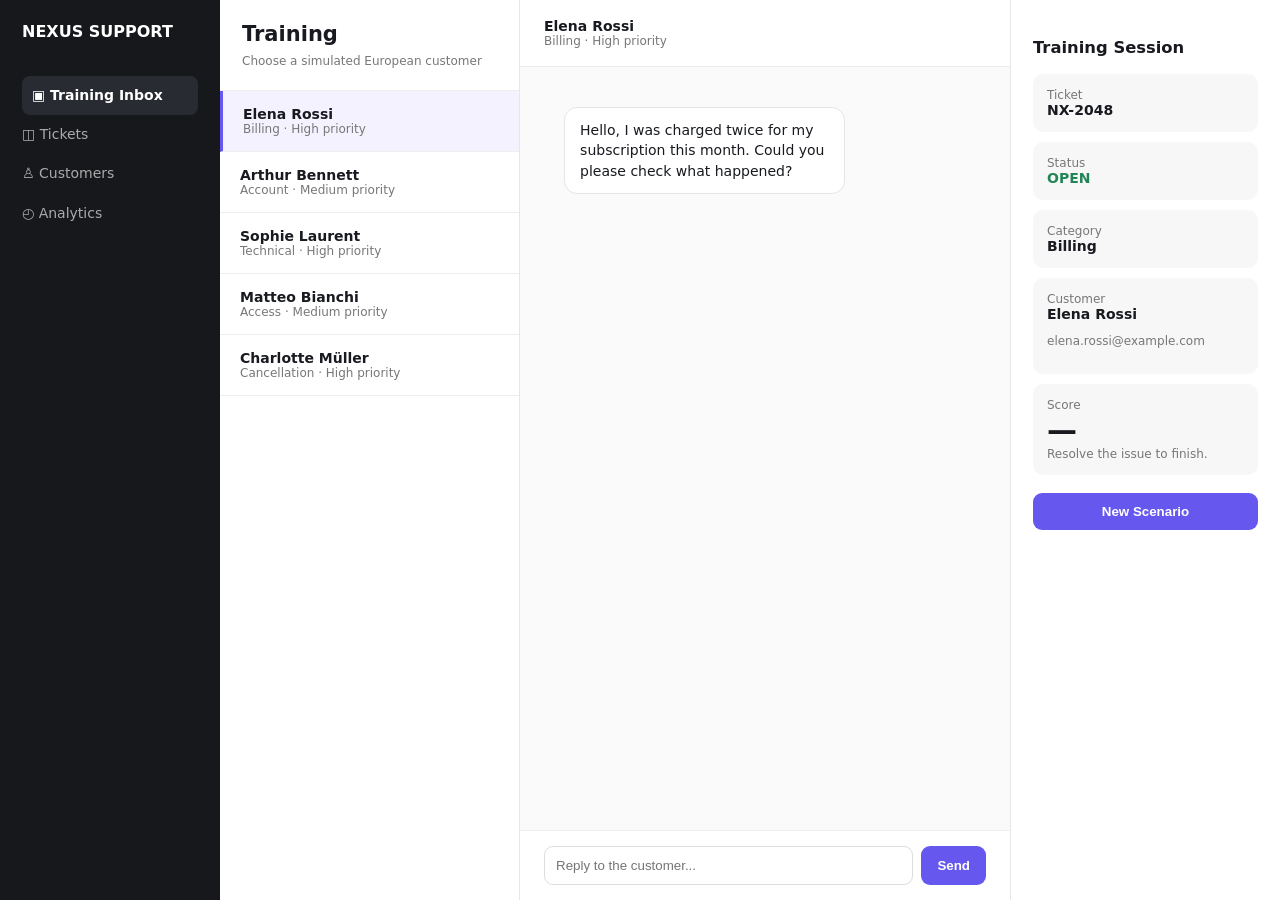
==== pages/customer-support.html @ b2671806 "fix: publish support training under Pages structure" ====
<!doctype html><html lang="en"><head><meta charset="utf-8"><meta name="viewport" content="width=device-width,initial-scale=1"><title>Nexus Support Training</title><style>body{margin:0;background:#f5f6f8;color:#181a1f;font:14px Inter,system-ui,sans-serif}.app{display:grid;grid-template-columns:220px 300px 1fr 270px;height:100vh}.side{background:#17181c;color:#fff;padding:22px}.brand{font-weight:800;font-size:16px;margin-bottom:35px}.nav{color:#aaa;line-height:2.8}.nav b{display:block;background:#292b32;color:#fff;border-radius:8px;padding:0 10px}.inbox,.details,.chat{background:#fff}.inbox{border-right:1px solid #e5e6e9}.head{padding:22px;border-bottom:1px solid #eee}.head h2{margin:0 0 8px}.scenario{padding:15px 20px;border-bottom:1px solid #eee;cursor:pointer}.scenario.active{background:#f5f2ff;border-left:3px solid #6658ef}.muted{color:#777;font-size:12px}.chat{display:flex;flex-direction:column;background:#fafafa}.chathead{background:#fff;padding:18px 24px;border-bottom:1px solid #eee}.messages{flex:1;overflow:auto;padding:28px 9%}.msg{max-width:70%;margin:12px 0}.msg.customer{margin-right:auto}.msg.agent{margin-left:auto;text-align:right}.bubble{display:inline-block;padding:12px 15px;border-radius:13px;background:#fff;border:1px solid #e5e5e8;text-align:left;line-height:1.45}.agent .bubble{background:#6658ef;color:#fff;border-color:#6658ef}.composer{padding:15px 24px;background:#fff;border-top:1px solid #eee;display:flex;gap:8px}.composer input{flex:1;border:1px solid #ddd;border-radius:9px;padding:11px}.composer button,.start{border:0;background:#6658ef;color:#fff;border-radius:9px;padding:11px 16px;font-weight:700;cursor:pointer}.details{border-left:1px solid #e5e6e9;padding:22px}.card{background:#f7f7f8;border-radius:10px;padding:14px;margin:10px 0}.score{font-size:30px;font-weight:800}.status{color:#228557}.start{width:100%;margin-top:8px}@media(max-width:900px){.app{grid-template-columns:70px 260px 1fr}.details{display:none}.side{padding:20px 8px}.brand{font-size:0}.nav{font-size:0}}@media(max-width:650px){.app{grid-template-columns:1fr}.side,.inbox{display:none}.messages{padding:20px}.msg{max-width:88%}}</style></head><body><div class="app"><aside class="side"><div class="brand">NEXUS SUPPORT</div><div class="nav"><b>▣ Training Inbox</b><div>◫ Tickets</div><div>♙ Customers</div><div>◴ Analytics</div></div></aside><section class="inbox"><div class="head"><h2>Training</h2><div class="muted">Choose a simulated European customer</div></div><div id="scenarios"></div></section><main class="chat"><header class="chathead"><b id="name">Elena Rossi</b><div class="muted" id="issue">Billing · High priority</div></header><div class="messages" id="messages"></div><form class="composer" id="form"><input id="input" autocomplete="off" placeholder="Reply to the customer..."><button>Send</button></form></main><aside class="details"><h3>Training Session</h3><div class="card"><div class="muted">Ticket</div><b id="ticket">NX-2048</b></div><div class="card"><div class="muted">Status</div><b class="status" id="status">OPEN</b></div><div class="card"><div class="muted">Category</div><b id="category">Billing</b></div><div class="card"><div class="muted">Customer</div><b id="customer">Elena Rossi</b><p class="muted" id="email">elena.rossi@example.com</p></div><div class="card"><div class="muted">Score</div><div class="score" id="score">—</div><div class="muted">Resolve the issue to finish.</div></div><button class="start" id="new">New Scenario</button></aside></div><script>const scenarios=[{name:'Elena Rossi',email:'elena.rossi@example.com',issue:'Billing · High priority',ticket:'NX-2048',category:'Billing',opening:'Hello, I was charged twice for my subscription this month. Could you please check what happened?',keywords:['refund','duplicate','charged','charge','billing'],success:'Thank you. I can see the duplicate charge has been addressed. I appreciate your help.'},{name:'Arthur Bennett',email:'arthur.bennett@example.com',issue:'Account · Medium priority',ticket:'NX-2049',category:'Account',opening:'Hi, I need to change the company address on our account. Where can I do that?',keywords:['address','profile','settings','account'],success:'Perfect, I found the company profile settings. Thanks for guiding me.'},{name:'Sophie Laurent',email:'sophie.laurent@example.com',issue:'Technical · High priority',ticket:'NX-2050',category:'Technical',opening:'Our CSV export keeps timing out. We need the report for a client today.',keywords:['export','timeout','technical','bug','escalate'],success:'That makes sense. Thanks for escalating this and explaining what will happen next.'},{name:'Matteo Bianchi',email:'matteo.bianchi@example.com',issue:'Access · Medium priority',ticket:'NX-2051',category:'Access',opening:'I cannot sign in because I forgot my password. Can you help me regain access?',keywords:['password','reset','login','sign in','access'],success:'I received the reset instructions. I am back in. Thank you!'},{name:'Charlotte Müller',email:'charlotte.muller@example.com',issue:'Cancellation · High priority',ticket:'NX-2052',category:'Subscription',opening:'I would like to cancel our subscription. Please tell me what happens next.',keywords:['cancel','cancellation','subscription','close'],success:'Understood. Thank you for explaining the cancellation process clearly.'}];let current=0,resolved=false;const $=x=>document.querySelector(x);function renderScenarios(){scenarios.forEach((s,i)=>{let d=document.createElement('div');d.className='scenario '+(i===0?'active':'');d.innerHTML='<b>'+s.name+'</b><div class="muted">'+s.issue+'</div>';d.onclick=()=>load(i);$('#scenarios').appendChild(d)})}function load(i){current=i;resolved=false;document.querySelectorAll('.scenario').forEach((x,j)=>x.classList.toggle('active',j===i));let s=scenarios[i];$('#name').textContent=s.name;$('#issue').textContent=s.issue;$('#ticket').textContent=s.ticket;$('#category').textContent=s.category;$('#customer').textContent=s.name;$('#email').textContent=s.email;$('#status').textContent='OPEN';$('#score').textContent='—';$('#messages').innerHTML='';add('customer',s.opening)}function add(who,text){let d=document.createElement('div');d.className='msg '+who;d.innerHTML='<div class="bubble">'+escapeHtml(text)+'</div>';$('#messages').appendChild(d);$('#messages').scrollTop=$('#messages').scrollHeight}function escapeHtml(x){return x.replace(/[&<>"']/g,c=>({'&':'&amp;','<':'&lt;','>':'&gt;','"':'&quot;',"'":'&#39;'}[c]))}function autoReply(text){let s=scenarios[current],t=text.toLowerCase();if(s.keywords.some(k=>t.includes(k))&&!resolved){resolved=true;$('#status').textContent='RESOLVED';$('#score').textContent='94/100';setTimeout(()=>add('customer',s.success),700);return}setTimeout(()=>add('customer',t.length<12?'Could you please give me a little more detail? I want to make sure I understand the issue correctly.':'Thanks for looking into this. What would be the next step from here?'),700)}$('#form').onsubmit=e=>{e.preventDefault();let x=$('#input'),t=x.value.trim();if(!t)return;add('agent',t);x.value='';autoReply(t)};$('#new').onclick=()=>load(Math.floor(Math.random()*scenarios.length));renderScenarios();load(0);</script></body></html>
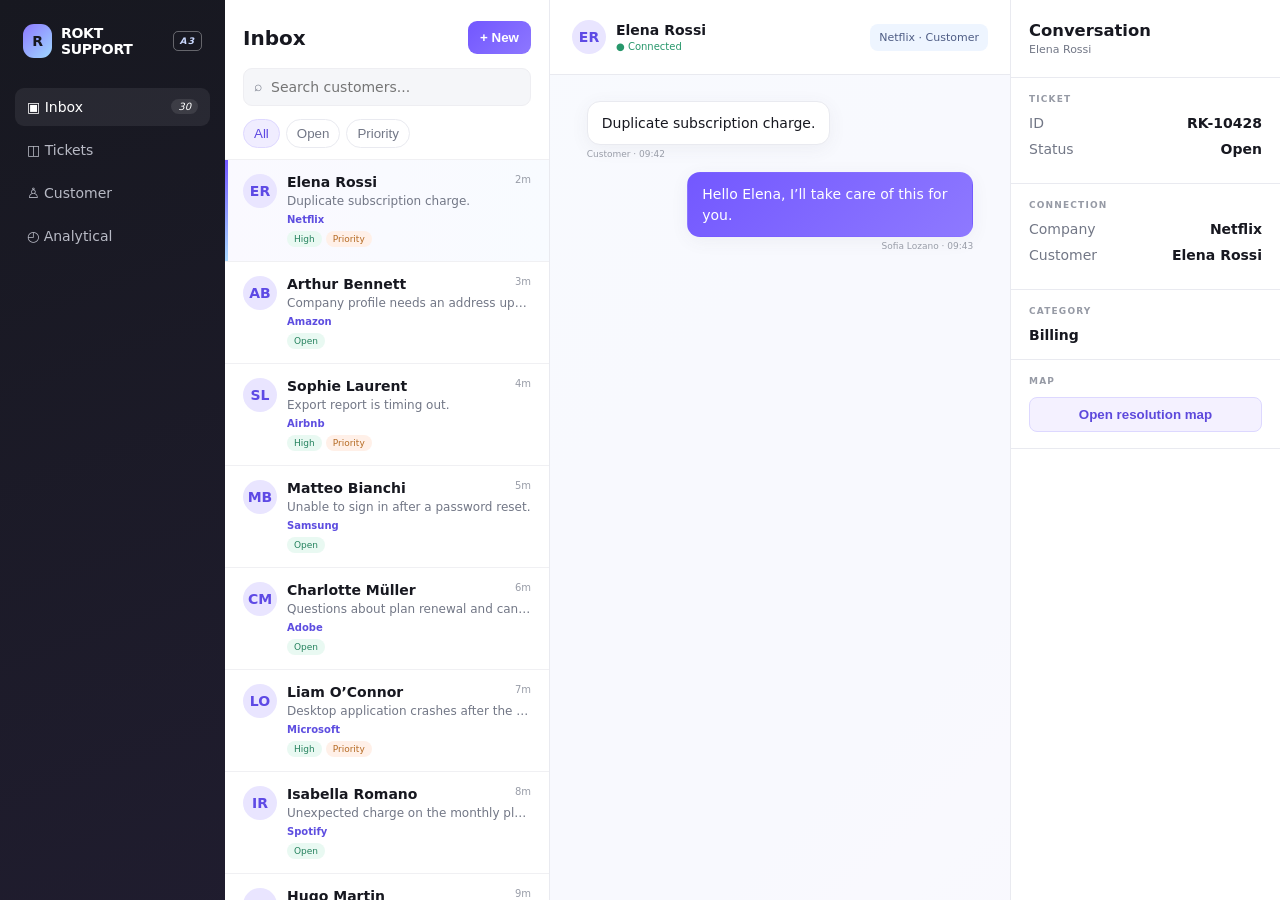
==== commit 25422ae2: "feat: redesign ROKT Support customer operations interface" ====
--- a/pages/customer-support.html
+++ b/pages/customer-support.html
@@ -1 +1 @@
-<!doctype html><html lang="en"><head><meta charset="utf-8"><meta name="viewport" content="width=device-width,initial-scale=1"><title>Nexus Support Training</title><style>body{margin:0;background:#f5f6f8;color:#181a1f;font:14px Inter,system-ui,sans-serif}.app{display:grid;grid-template-columns:220px 300px 1fr 270px;height:100vh}.side{background:#17181c;color:#fff;padding:22px}.brand{font-weight:800;font-size:16px;margin-bottom:35px}.nav{color:#aaa;line-height:2.8}.nav b{display:block;background:#292b32;color:#fff;border-radius:8px;padding:0 10px}.inbox,.details,.chat{background:#fff}.inbox{border-right:1px solid #e5e6e9}.head{padding:22px;border-bottom:1px solid #eee}.head h2{margin:0 0 8px}.scenario{padding:15px 20px;border-bottom:1px solid #eee;cursor:pointer}.scenario.active{background:#f5f2ff;border-left:3px solid #6658ef}.muted{color:#777;font-size:12px}.chat{display:flex;flex-direction:column;background:#fafafa}.chathead{background:#fff;padding:18px 24px;border-bottom:1px solid #eee}.messages{flex:1;overflow:auto;padding:28px 9%}.msg{max-width:70%;margin:12px 0}.msg.customer{margin-right:auto}.msg.agent{margin-left:auto;text-align:right}.bubble{display:inline-block;padding:12px 15px;border-radius:13px;background:#fff;border:1px solid #e5e5e8;text-align:left;line-height:1.45}.agent .bubble{background:#6658ef;color:#fff;border-color:#6658ef}.composer{padding:15px 24px;background:#fff;border-top:1px solid #eee;display:flex;gap:8px}.composer input{flex:1;border:1px solid #ddd;border-radius:9px;padding:11px}.composer button,.start{border:0;background:#6658ef;color:#fff;border-radius:9px;padding:11px 16px;font-weight:700;cursor:pointer}.details{border-left:1px solid #e5e6e9;padding:22px}.card{background:#f7f7f8;border-radius:10px;padding:14px;margin:10px 0}.score{font-size:30px;font-weight:800}.status{color:#228557}.start{width:100%;margin-top:8px}@media(max-width:900px){.app{grid-template-columns:70px 260px 1fr}.details{display:none}.side{padding:20px 8px}.brand{font-size:0}.nav{font-size:0}}@media(max-width:650px){.app{grid-template-columns:1fr}.side,.inbox{display:none}.messages{padding:20px}.msg{max-width:88%}}</style></head><body><div class="app"><aside class="side"><div class="brand">NEXUS SUPPORT</div><div class="nav"><b>▣ Training Inbox</b><div>◫ Tickets</div><div>♙ Customers</div><div>◴ Analytics</div></div></aside><section class="inbox"><div class="head"><h2>Training</h2><div class="muted">Choose a simulated European customer</div></div><div id="scenarios"></div></section><main class="chat"><header class="chathead"><b id="name">Elena Rossi</b><div class="muted" id="issue">Billing · High priority</div></header><div class="messages" id="messages"></div><form class="composer" id="form"><input id="input" autocomplete="off" placeholder="Reply to the customer..."><button>Send</button></form></main><aside class="details"><h3>Training Session</h3><div class="card"><div class="muted">Ticket</div><b id="ticket">NX-2048</b></div><div class="card"><div class="muted">Status</div><b class="status" id="status">OPEN</b></div><div class="card"><div class="muted">Category</div><b id="category">Billing</b></div><div class="card"><div class="muted">Customer</div><b id="customer">Elena Rossi</b><p class="muted" id="email">elena.rossi@example.com</p></div><div class="card"><div class="muted">Score</div><div class="score" id="score">—</div><div class="muted">Resolve the issue to finish.</div></div><button class="start" id="new">New Scenario</button></aside></div><script>const scenarios=[{name:'Elena Rossi',email:'elena.rossi@example.com',issue:'Billing · High priority',ticket:'NX-2048',category:'Billing',opening:'Hello, I was charged twice for my subscription this month. Could you please check what happened?',keywords:['refund','duplicate','charged','charge','billing'],success:'Thank you. I can see the duplicate charge has been addressed. I appreciate your help.'},{name:'Arthur Bennett',email:'arthur.bennett@example.com',issue:'Account · Medium priority',ticket:'NX-2049',category:'Account',opening:'Hi, I need to change the company address on our account. Where can I do that?',keywords:['address','profile','settings','account'],success:'Perfect, I found the company profile settings. Thanks for guiding me.'},{name:'Sophie Laurent',email:'sophie.laurent@example.com',issue:'Technical · High priority',ticket:'NX-2050',category:'Technical',opening:'Our CSV export keeps timing out. We need the report for a client today.',keywords:['export','timeout','technical','bug','escalate'],success:'That makes sense. Thanks for escalating this and explaining what will happen next.'},{name:'Matteo Bianchi',email:'matteo.bianchi@example.com',issue:'Access · Medium priority',ticket:'NX-2051',category:'Access',opening:'I cannot sign in because I forgot my password. Can you help me regain access?',keywords:['password','reset','login','sign in','access'],success:'I received the reset instructions. I am back in. Thank you!'},{name:'Charlotte Müller',email:'charlotte.muller@example.com',issue:'Cancellation · High priority',ticket:'NX-2052',category:'Subscription',opening:'I would like to cancel our subscription. Please tell me what happens next.',keywords:['cancel','cancellation','subscription','close'],success:'Understood. Thank you for explaining the cancellation process clearly.'}];let current=0,resolved=false;const $=x=>document.querySelector(x);function renderScenarios(){scenarios.forEach((s,i)=>{let d=document.createElement('div');d.className='scenario '+(i===0?'active':'');d.innerHTML='<b>'+s.name+'</b><div class="muted">'+s.issue+'</div>';d.onclick=()=>load(i);$('#scenarios').appendChild(d)})}function load(i){current=i;resolved=false;document.querySelectorAll('.scenario').forEach((x,j)=>x.classList.toggle('active',j===i));let s=scenarios[i];$('#name').textContent=s.name;$('#issue').textContent=s.issue;$('#ticket').textContent=s.ticket;$('#category').textContent=s.category;$('#customer').textContent=s.name;$('#email').textContent=s.email;$('#status').textContent='OPEN';$('#score').textContent='—';$('#messages').innerHTML='';add('customer',s.opening)}function add(who,text){let d=document.createElement('div');d.className='msg '+who;d.innerHTML='<div class="bubble">'+escapeHtml(text)+'</div>';$('#messages').appendChild(d);$('#messages').scrollTop=$('#messages').scrollHeight}function escapeHtml(x){return x.replace(/[&<>"']/g,c=>({'&':'&amp;','<':'&lt;','>':'&gt;','"':'&quot;',"'":'&#39;'}[c]))}function autoReply(text){let s=scenarios[current],t=text.toLowerCase();if(s.keywords.some(k=>t.includes(k))&&!resolved){resolved=true;$('#status').textContent='RESOLVED';$('#score').textContent='94/100';setTimeout(()=>add('customer',s.success),700);return}setTimeout(()=>add('customer',t.length<12?'Could you please give me a little more detail? I want to make sure I understand the issue correctly.':'Thanks for looking into this. What would be the next step from here?'),700)}$('#form').onsubmit=e=>{e.preventDefault();let x=$('#input'),t=x.value.trim();if(!t)return;add('agent',t);x.value='';autoReply(t)};$('#new').onclick=()=>load(Math.floor(Math.random()*scenarios.length));renderScenarios();load(0);</script></body></html>+<!doctype html><html lang="en"><head><meta charset="utf-8"><meta name="viewport" content="width=device-width,initial-scale=1"><title>ROKT Support — Customer Support</title><style>:root{--purple:#7257ff;--purple2:#a895ff;--blue:#a9d9ff;--ink:#171820;--muted:#727786;--line:#e9eaf0;--white:#fff;--bg:#f5f7fc}*{box-sizing:border-box}body{margin:0;background:linear-gradient(135deg,#f8f9ff 0%,#eef7ff 48%,#f6f1ff 100%);color:var(--ink);font:14px Inter,system-ui,-apple-system,sans-serif}.app{display:grid;grid-template-columns:225px 325px minmax(430px,1fr) 270px;height:100vh;overflow:hidden}.side{background:linear-gradient(160deg,#171820,#28213d 60%,#233448);color:#fff;padding:20px 15px;display:flex;flex-direction:column}.logo{display:flex;align-items:center;gap:9px;padding:4px 8px 30px;font-weight:850;letter-spacing:-.02em}.logoMark{width:34px;height:34px;border-radius:11px;background:linear-gradient(135deg,#8d79ff,#9fd8ff);display:grid;place-items:center;color:#171820;font-weight:900}.a3{font-size:9px;letter-spacing:.12em;margin-left:2px;padding:4px 6px;border:1px solid #ffffff55;border-radius:5px;color:#cbd9ff}.nav{display:grid;gap:5px}.nav a{color:#b8bac5;text-decoration:none;padding:11px 12px;border-radius:9px}.nav a:hover,.nav a.active{background:#ffffff12;color:#fff}.nav .num{float:right;background:#ffffff18;border-radius:99px;padding:2px 7px;font-size:10px}.user{margin-top:auto;border-top:1px solid #ffffff18;padding:14px 7px;display:flex;gap:9px;align-items:center}.avatar{width:34px;height:34px;border-radius:50%;display:grid;place-items:center;background:#e9e5ff;color:#5e4ae5;font-weight:800;flex:none}.user small{color:#9699a6;display:block}.inbox{background:#fff;border-right:1px solid var(--line);display:flex;flex-direction:column;min-width:0}.head{padding:21px 18px 13px}.headrow{display:flex;justify-content:space-between;align-items:center}.head h2{margin:0;font-size:20px}.new{border:0;background:linear-gradient(135deg,var(--purple),#8d77ff);color:#fff;border-radius:9px;padding:9px 12px;font-weight:700;cursor:pointer}.search{margin-top:14px;background:#f5f6f9;border:1px solid #eeeef2;border-radius:9px;padding:9px 10px;display:flex;gap:7px;color:var(--muted)}.search input{border:0;background:transparent;outline:0;width:100%;font:inherit}.filters{display:flex;gap:6px;padding:0 18px 11px}.filter{border:1px solid var(--line);background:#fff;border-radius:99px;padding:6px 10px;color:var(--muted);cursor:pointer}.filter.active{background:#f0edff;border-color:#ded8ff;color:#5c47e2}.list{overflow:auto}.conversation{padding:14px 18px;border-top:1px solid #f0f0f3;cursor:pointer;position:relative}.conversation:hover,.conversation.selected{background:linear-gradient(90deg,#faf9ff,#f8fbff)}.conversation.selected:before{content:"";position:absolute;left:0;top:0;bottom:0;width:3px;background:linear-gradient(var(--purple),var(--blue))}.row{display:flex;gap:10px}.meta{min-width:0;flex:1}.name{font-weight:750}.time{float:right;color:#999da8;font-size:10px}.preview{color:var(--muted);white-space:nowrap;overflow:hidden;text-overflow:ellipsis;font-size:12px;margin-top:4px}.company{font-size:10px;color:#5d4de0;margin-top:6px;font-weight:700}.badges{margin-top:6px;display:flex;gap:4px}.badge{font-size:9px;border-radius:99px;padding:3px 7px;background:#f0f1f4;color:#666a75}.open{background:#e9f9f2;color:#25825e}.high{background:#fff0e8;color:#b56b24}.chat{display:flex;flex-direction:column;min-width:0;background:rgba(250,251,254,.82)}.chathead{height:75px;background:#fff;border-bottom:1px solid var(--line);padding:14px 22px;display:flex;align-items:center;justify-content:space-between}.customer{display:flex;gap:10px;align-items:center}.customer strong{display:block}.online{font-size:10px;color:#27976b;margin-top:3px}.companyPill{background:#eef5ff;color:#4f5d85;border-radius:8px;padding:7px 9px;font-size:11px}.messages{flex:1;overflow:auto;padding:26px 8%;display:flex;flex-direction:column;gap:13px}.msg{max-width:74%;display:flex;gap:8px}.msg.agent{align-self:flex-end;flex-direction:row-reverse}.bubble{padding:11px 14px;border-radius:13px;background:#fff;border:1px solid var(--line);line-height:1.45;box-shadow:0 4px 18px #4d4b6510}.agent .bubble{background:linear-gradient(135deg,#7358ff,#8e79ff);color:#fff;border-color:transparent}.msgmeta{font-size:9px;color:#999da8;margin-top:4px}.agent .msgmeta{text-align:right}.composer{background:#fff;border-top:1px solid var(--line);padding:13px 22px}.composebox{display:flex;gap:8px;border:1px solid #dddfe6;border-radius:10px;padding:8px;background:#fff}.composebox textarea{flex:1;border:0;outline:0;resize:none;font:inherit;min-height:34px}.send{border:0;background:var(--purple);color:#fff;border-radius:8px;padding:8px 13px;font-weight:700;cursor:pointer}.details{background:#fff;border-left:1px solid var(--line);overflow:auto}.detailHead{padding:21px 18px;border-bottom:1px solid var(--line)}.detailHead h3{margin:0 0 3px}.muted{color:var(--muted);font-size:11px}.detailSection{padding:16px 18px;border-bottom:1px solid var(--line)}.title{font-size:9px;text-transform:uppercase;letter-spacing:.13em;color:#969aa5;font-weight:800;margin-bottom:11px}.detailRow{display:flex;justify-content:space-between;margin:10px 0;gap:10px}.detailRow span{color:var(--muted)}.mapBtn{width:100%;border:1px solid #ddd8ff;background:#f4f1ff;color:#5d49dc;border-radius:8px;padding:9px;font-weight:700;cursor:pointer}.modal{display:none;position:fixed;inset:0;background:#10111a88;z-index:5;place-items:center}.modal.show{display:grid}.modalbox{width:min(680px,90vw);background:#fff;border-radius:16px;padding:22px;box-shadow:0 30px 80px #1114}.modalbox h3{margin-top:0}.node{padding:12px;border:1px solid var(--line);border-radius:9px;margin:8px 0;background:linear-gradient(90deg,#faf9ff,#f2faff)}.node b{color:#5d49dc}.close{float:right;border:0;background:#f1f1f4;border-radius:7px;padding:6px 9px;cursor:pointer}@media(max-width:1050px){.app{grid-template-columns:70px 300px minmax(400px,1fr)}.side{padding:18px 8px}.logo span,.nav a span,.user .utext{display:none}.details{display:none}}@media(max-width:700px){.app{grid-template-columns:1fr}.side,.inbox{display:none}.messages{padding:20px}.msg{max-width:88%}}</style></head><body><div class="app"><aside class="side"><div class="logo"><div class="logoMark">R</div><span>ROKT SUPPORT</span><i class="a3">A3</i></div><nav class="nav"><a class="active" href="customer-support.html">▣ <span>Inbox</span><i class="num">30</i></a><a href="tickets.html">◫ <span>Tickets</span></a><a href="customers.html">♙ <span>Customer</span></a><a href="analytical.html">◴ <span>Analytical</span></a></nav><div class="user"><div class="avatar">SL</div><div class="utext"><b>Sofia Lozano</b><small>bc4h67</small></div></div></aside><section class="inbox"><div class="head"><div class="headrow"><h2>Inbox</h2><button class="new">+ New</button></div><label class="search">⌕ <input id="search" placeholder="Search customers..."></label></div><div class="filters"><button class="filter active" data-f="all">All</button><button class="filter" data-f="open">Open</button><button class="filter" data-f="high">Priority</button></div><div class="list" id="list"></div></section><main class="chat"><header class="chathead"><div class="customer"><div class="avatar" id="avatar">ER</div><div><strong id="name">Elena Rossi</strong><div class="online">● Connected</div></div></div><div class="companyPill" id="company">Netflix · Customer</div></header><div class="messages" id="messages"></div><form class="composer" id="form"><div class="composebox"><textarea id="input" placeholder="Write a reply..."></textarea><button class="send">Send</button></div></form></main><aside class="details"><div class="detailHead"><h3>Conversation</h3><div class="muted" id="sideName">Elena Rossi</div></div><div class="detailSection"><div class="title">Ticket</div><div class="detailRow"><span>ID</span><b id="ticket">RK-10428</b></div><div class="detailRow"><span>Status</span><b id="status">Open</b></div></div><div class="detailSection"><div class="title">Connection</div><div class="detailRow"><span>Company</span><b id="sideCompany">Netflix</b></div><div class="detailRow"><span>Customer</span><b id="sideCustomer">Elena Rossi</b></div></div><div class="detailSection"><div class="title">Category</div><b id="category">Billing</b></div><div class="detailSection"><div class="title">Map</div><button class="mapBtn" id="mapBtn">Open resolution map</button></div></aside></div><div class="modal" id="modal"><div class="modalbox"><button class="close" id="close">×</button><h3 id="mapTitle">Resolution map</h3><div id="map"></div></div></div><script>const clients=[['Elena Rossi','Italy','Netflix','Billing','High','ER','Duplicate subscription charge.'],['Arthur Bennett','United Kingdom','Amazon','Account','Open','AB','Company profile needs an address update.'],['Sophie Laurent','France','Airbnb','Technical','High','SL','Export report is timing out.'],['Matteo Bianchi','Italy','Samsung','Access','Open','MB','Unable to sign in after a password reset.'],['Charlotte Müller','Germany','Adobe','Subscription','Open','CM','Questions about plan renewal and cancellation.'],['Liam O’Connor','Ireland','Microsoft','Technical','High','LO','Desktop application crashes after the latest update.'],['Isabella Romano','Italy','Spotify','Billing','Open','IR','Unexpected charge on the monthly plan.'],['Hugo Martin','France','Booking.com','Booking','Open','HM','Reservation details need to be corrected.'],['Amelia Smith','United Kingdom','Apple','Account','Open','AS','Needs help changing account information.'],['Lukas Weber','Germany','BMW','Technical','High','LW','Connected service is not syncing correctly.'],['Inês Duarte','Portugal','Zalando','Delivery','Open','ID','Order delivery status has not changed.'],['Freja Nielsen','Denmark','LEGO','Order','Open','FN','Order arrived with a missing item.'],['Sofia Papadopoulos','Greece','Revolut','Payments','High','SP','Card payment was declined unexpectedly.'],['Noah Dubois','France','Decathlon','Returns','Open','ND','Wants to arrange a product return.'],['Emma Johansson','Sweden','IKEA','Delivery','Open','EJ','Delivery window needs to be changed.'],['Oliver Brown','United Kingdom','Canva','Account','Open','OB','Workspace permissions need adjustment.'],['Clara Rossi','Italy','Gucci','Order','High','CR','Order status has not updated.'],['Maximilian Fischer','Germany','SAP','Technical','Open','MF','Integration endpoint is returning an error.'],['Aoife Murphy','Ireland','HubSpot','Account','Open','AM','User access needs to be changed.'],['Camille Bernard','France','L’Oréal','Product','Open','CB','Needs product information for a customer.'],['João Pereira','Portugal','Farfetch','Returns','Open','JP','Return label was not generated.'],['Nora Hansen','Norway','Spotify','Billing','Open','NH','Invoice details are incorrect.'],['Elias Andersson','Sweden','Volvo','Technical','High','EA','Vehicle app connection is unavailable.'],['Anna Kowalska','Poland','Booking.com','Booking','Open','AK','Reservation date needs correction.'],['Mia Rossi','Switzerland','Nestlé','Product','Open','MR','Product information request.'],['Felix Schneider','Austria','Red Bull','Billing','Open','FS','Invoice payment appears duplicated.'],['Laura Sánchez','Spain','Inditex','Order','Open','LS','Order arrived later than expected.'],['Thomas Evans','United Kingdom','HSBC','Payments','High','TE','Transfer is still pending.'],['Elise Martin','France','Louis Vuitton','Returns','Open','EM','Return request requires assistance.'],['Daniel Novak','Czech Republic','Siemens','Technical','Open','DN','Device integration needs troubleshooting.']];let selected=0,filter='all';const $=s=>document.querySelector(s);const list=$('#list');function render(){const q=$('#search').value.toLowerCase();list.innerHTML='';clients.filter(c=>(filter==='all'||c[5]===filter||(filter==='high'&&c[4]==='High'))&&c.join(' ').toLowerCase().includes(q)).forEach((c,i)=>{const real=clients.indexOf(c),d=document.createElement('div');d.className='conversation '+(real===selected?'selected':'');d.innerHTML='<div class="row"><div class="avatar">'+c[5]+'</div><div class="meta"><span class="name">'+c[0]+'</span><span class="time">'+(real+2)+'m</span><div class="preview">'+c[6]+'</div><div class="company">'+c[2]+'</div><div class="badges"><span class="badge open">'+c[4]+'</span>'+(c[4]==='High'?'<span class="badge high">Priority</span>':'')+'</div></div></div>';d.onclick=()=>{selected=real;render();load()};list.appendChild(d)})}function load(){const c=clients[selected];$('#avatar').textContent=c[5];$('#name').textContent=c[0];$('#company').textContent=c[2]+' · Customer';$('#sideName').textContent=c[0];$('#ticket').textContent='RK-'+(10428+selected);$('#status').textContent=c[4]==='High'?'Open':c[4];$('#sideCompany').textContent=c[2];$('#sideCustomer').textContent=c[0];$('#category').textContent=c[3];$('#messages').innerHTML='';add('customer',c[6],'09:42');add('agent','Hello '+c[0].split(' ')[0]+', I’ll take care of this for you.','09:43')}function add(w,t,time){const d=document.createElement('div');d.className='msg '+(w==='agent'?'agent':'');d.innerHTML='<div><div class="bubble">'+escape(t)+'</div><div class="msgmeta">'+(w==='agent'?'Sofia Lozano':'Customer')+' · '+time+'</div></div>';$('#messages').appendChild(d);$('#messages').scrollTop=$('#messages').scrollHeight}function escape(s){return s.replace(/[&<>"']/g,c=>({'&':'&amp;','<':'&lt;','>':'&gt;','"':'&quot;',"'":'&#39;'}[c]))}$('#form').onsubmit=e=>{e.preventDefault();const x=$('#input'),t=x.value.trim();if(!t)return;add('agent',t,new Date().toLocaleTimeString([], {hour:'2-digit',minute:'2-digit'}));x.value='';setTimeout(()=>add('customer','Thank you. I’ll wait for your update.','09:45'),650)};$('#search').oninput=render;document.querySelectorAll('.filter').forEach(b=>b.onclick=()=>{filter=b.dataset.f;document.querySelectorAll('.filter').forEach(x=>x.classList.remove('active'));b.classList.add('active');render()});const maps={Billing:['Identify the transaction','Check invoice and payment history','Confirm duplicate / incorrect charge','Apply billing policy','Issue refund or escalate','Confirm resolution with customer'],Technical:['Identify product and environment','Check incident status','Collect error details','Review known fixes','Escalate if required','Confirm service restoration'],Account:['Verify account','Identify requested change','Check permissions','Apply account policy','Confirm update','Close request'],Access:['Verify identity','Check access state','Initiate secure recovery','Confirm successful login','Document resolution'],Subscription:['Check current plan','Review renewal terms','Confirm requested action','Apply subscription policy','Confirm effective date'],Booking:['Verify reservation','Check modification policy','Update reservation','Confirm new details'],Delivery:['Check order status','Review carrier information','Confirm delivery window','Escalate if SLA is exceeded'],Order:['Verify order','Check fulfillment status','Confirm requested action','Update customer'],Returns:['Verify order eligibility','Check return policy','Generate return instructions','Confirm next step'],Payments:['Check transaction status','Review payment method','Confirm authorization result','Escalate if unresolved'],Product:['Identify product','Check knowledge base','Provide verified information','Confirm customer needs']} ;$('#mapBtn').onclick=()=>{const c=clients[selected],steps=maps[c[3]]||maps.Account;$('#mapTitle').textContent=c[3]+' · Resolution map';$('#map').innerHTML=steps.map((x,i)=>'<div class="node"><b>'+String(i+1).padStart(2,'0')+'</b> · '+x+'</div>').join('');$('#modal').classList.add('show')};$('#close').onclick=()=>$('#modal').classList.remove('show');render();load();</script></body></html>
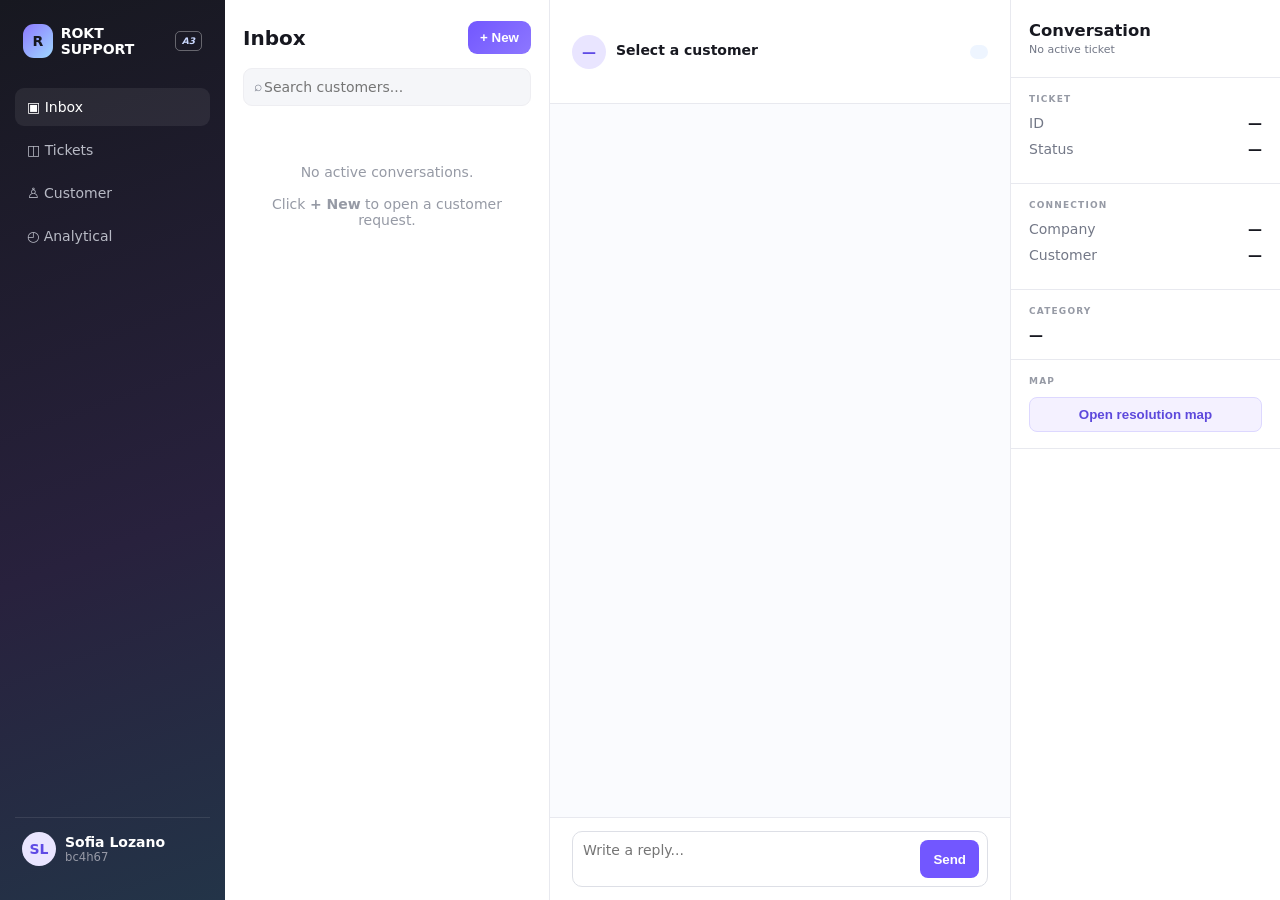
==== commit 43ee15c7: "feat: make ROKT conversations interactive and sequential" ====
--- a/pages/customer-support.html
+++ b/pages/customer-support.html
@@ -1 +1 @@
-<!doctype html><html lang="en"><head><meta charset="utf-8"><meta name="viewport" content="width=device-width,initial-scale=1"><title>ROKT Support — Customer Support</title><style>:root{--purple:#7257ff;--purple2:#a895ff;--blue:#a9d9ff;--ink:#171820;--muted:#727786;--line:#e9eaf0;--white:#fff;--bg:#f5f7fc}*{box-sizing:border-box}body{margin:0;background:linear-gradient(135deg,#f8f9ff 0%,#eef7ff 48%,#f6f1ff 100%);color:var(--ink);font:14px Inter,system-ui,-apple-system,sans-serif}.app{display:grid;grid-template-columns:225px 325px minmax(430px,1fr) 270px;height:100vh;overflow:hidden}.side{background:linear-gradient(160deg,#171820,#28213d 60%,#233448);color:#fff;padding:20px 15px;display:flex;flex-direction:column}.logo{display:flex;align-items:center;gap:9px;padding:4px 8px 30px;font-weight:850;letter-spacing:-.02em}.logoMark{width:34px;height:34px;border-radius:11px;background:linear-gradient(135deg,#8d79ff,#9fd8ff);display:grid;place-items:center;color:#171820;font-weight:900}.a3{font-size:9px;letter-spacing:.12em;margin-left:2px;padding:4px 6px;border:1px solid #ffffff55;border-radius:5px;color:#cbd9ff}.nav{display:grid;gap:5px}.nav a{color:#b8bac5;text-decoration:none;padding:11px 12px;border-radius:9px}.nav a:hover,.nav a.active{background:#ffffff12;color:#fff}.nav .num{float:right;background:#ffffff18;border-radius:99px;padding:2px 7px;font-size:10px}.user{margin-top:auto;border-top:1px solid #ffffff18;padding:14px 7px;display:flex;gap:9px;align-items:center}.avatar{width:34px;height:34px;border-radius:50%;display:grid;place-items:center;background:#e9e5ff;color:#5e4ae5;font-weight:800;flex:none}.user small{color:#9699a6;display:block}.inbox{background:#fff;border-right:1px solid var(--line);display:flex;flex-direction:column;min-width:0}.head{padding:21px 18px 13px}.headrow{display:flex;justify-content:space-between;align-items:center}.head h2{margin:0;font-size:20px}.new{border:0;background:linear-gradient(135deg,var(--purple),#8d77ff);color:#fff;border-radius:9px;padding:9px 12px;font-weight:700;cursor:pointer}.search{margin-top:14px;background:#f5f6f9;border:1px solid #eeeef2;border-radius:9px;padding:9px 10px;display:flex;gap:7px;color:var(--muted)}.search input{border:0;background:transparent;outline:0;width:100%;font:inherit}.filters{display:flex;gap:6px;padding:0 18px 11px}.filter{border:1px solid var(--line);background:#fff;border-radius:99px;padding:6px 10px;color:var(--muted);cursor:pointer}.filter.active{background:#f0edff;border-color:#ded8ff;color:#5c47e2}.list{overflow:auto}.conversation{padding:14px 18px;border-top:1px solid #f0f0f3;cursor:pointer;position:relative}.conversation:hover,.conversation.selected{background:linear-gradient(90deg,#faf9ff,#f8fbff)}.conversation.selected:before{content:"";position:absolute;left:0;top:0;bottom:0;width:3px;background:linear-gradient(var(--purple),var(--blue))}.row{display:flex;gap:10px}.meta{min-width:0;flex:1}.name{font-weight:750}.time{float:right;color:#999da8;font-size:10px}.preview{color:var(--muted);white-space:nowrap;overflow:hidden;text-overflow:ellipsis;font-size:12px;margin-top:4px}.company{font-size:10px;color:#5d4de0;margin-top:6px;font-weight:700}.badges{margin-top:6px;display:flex;gap:4px}.badge{font-size:9px;border-radius:99px;padding:3px 7px;background:#f0f1f4;color:#666a75}.open{background:#e9f9f2;color:#25825e}.high{background:#fff0e8;color:#b56b24}.chat{display:flex;flex-direction:column;min-width:0;background:rgba(250,251,254,.82)}.chathead{height:75px;background:#fff;border-bottom:1px solid var(--line);padding:14px 22px;display:flex;align-items:center;justify-content:space-between}.customer{display:flex;gap:10px;align-items:center}.customer strong{display:block}.online{font-size:10px;color:#27976b;margin-top:3px}.companyPill{background:#eef5ff;color:#4f5d85;border-radius:8px;padding:7px 9px;font-size:11px}.messages{flex:1;overflow:auto;padding:26px 8%;display:flex;flex-direction:column;gap:13px}.msg{max-width:74%;display:flex;gap:8px}.msg.agent{align-self:flex-end;flex-direction:row-reverse}.bubble{padding:11px 14px;border-radius:13px;background:#fff;border:1px solid var(--line);line-height:1.45;box-shadow:0 4px 18px #4d4b6510}.agent .bubble{background:linear-gradient(135deg,#7358ff,#8e79ff);color:#fff;border-color:transparent}.msgmeta{font-size:9px;color:#999da8;margin-top:4px}.agent .msgmeta{text-align:right}.composer{background:#fff;border-top:1px solid var(--line);padding:13px 22px}.composebox{display:flex;gap:8px;border:1px solid #dddfe6;border-radius:10px;padding:8px;background:#fff}.composebox textarea{flex:1;border:0;outline:0;resize:none;font:inherit;min-height:34px}.send{border:0;background:var(--purple);color:#fff;border-radius:8px;padding:8px 13px;font-weight:700;cursor:pointer}.details{background:#fff;border-left:1px solid var(--line);overflow:auto}.detailHead{padding:21px 18px;border-bottom:1px solid var(--line)}.detailHead h3{margin:0 0 3px}.muted{color:var(--muted);font-size:11px}.detailSection{padding:16px 18px;border-bottom:1px solid var(--line)}.title{font-size:9px;text-transform:uppercase;letter-spacing:.13em;color:#969aa5;font-weight:800;margin-bottom:11px}.detailRow{display:flex;justify-content:space-between;margin:10px 0;gap:10px}.detailRow span{color:var(--muted)}.mapBtn{width:100%;border:1px solid #ddd8ff;background:#f4f1ff;color:#5d49dc;border-radius:8px;padding:9px;font-weight:700;cursor:pointer}.modal{display:none;position:fixed;inset:0;background:#10111a88;z-index:5;place-items:center}.modal.show{display:grid}.modalbox{width:min(680px,90vw);background:#fff;border-radius:16px;padding:22px;box-shadow:0 30px 80px #1114}.modalbox h3{margin-top:0}.node{padding:12px;border:1px solid var(--line);border-radius:9px;margin:8px 0;background:linear-gradient(90deg,#faf9ff,#f2faff)}.node b{color:#5d49dc}.close{float:right;border:0;background:#f1f1f4;border-radius:7px;padding:6px 9px;cursor:pointer}@media(max-width:1050px){.app{grid-template-columns:70px 300px minmax(400px,1fr)}.side{padding:18px 8px}.logo span,.nav a span,.user .utext{display:none}.details{display:none}}@media(max-width:700px){.app{grid-template-columns:1fr}.side,.inbox{display:none}.messages{padding:20px}.msg{max-width:88%}}</style></head><body><div class="app"><aside class="side"><div class="logo"><div class="logoMark">R</div><span>ROKT SUPPORT</span><i class="a3">A3</i></div><nav class="nav"><a class="active" href="customer-support.html">▣ <span>Inbox</span><i class="num">30</i></a><a href="tickets.html">◫ <span>Tickets</span></a><a href="customers.html">♙ <span>Customer</span></a><a href="analytical.html">◴ <span>Analytical</span></a></nav><div class="user"><div class="avatar">SL</div><div class="utext"><b>Sofia Lozano</b><small>bc4h67</small></div></div></aside><section class="inbox"><div class="head"><div class="headrow"><h2>Inbox</h2><button class="new">+ New</button></div><label class="search">⌕ <input id="search" placeholder="Search customers..."></label></div><div class="filters"><button class="filter active" data-f="all">All</button><button class="filter" data-f="open">Open</button><button class="filter" data-f="high">Priority</button></div><div class="list" id="list"></div></section><main class="chat"><header class="chathead"><div class="customer"><div class="avatar" id="avatar">ER</div><div><strong id="name">Elena Rossi</strong><div class="online">● Connected</div></div></div><div class="companyPill" id="company">Netflix · Customer</div></header><div class="messages" id="messages"></div><form class="composer" id="form"><div class="composebox"><textarea id="input" placeholder="Write a reply..."></textarea><button class="send">Send</button></div></form></main><aside class="details"><div class="detailHead"><h3>Conversation</h3><div class="muted" id="sideName">Elena Rossi</div></div><div class="detailSection"><div class="title">Ticket</div><div class="detailRow"><span>ID</span><b id="ticket">RK-10428</b></div><div class="detailRow"><span>Status</span><b id="status">Open</b></div></div><div class="detailSection"><div class="title">Connection</div><div class="detailRow"><span>Company</span><b id="sideCompany">Netflix</b></div><div class="detailRow"><span>Customer</span><b id="sideCustomer">Elena Rossi</b></div></div><div class="detailSection"><div class="title">Category</div><b id="category">Billing</b></div><div class="detailSection"><div class="title">Map</div><button class="mapBtn" id="mapBtn">Open resolution map</button></div></aside></div><div class="modal" id="modal"><div class="modalbox"><button class="close" id="close">×</button><h3 id="mapTitle">Resolution map</h3><div id="map"></div></div></div><script>const clients=[['Elena Rossi','Italy','Netflix','Billing','High','ER','Duplicate subscription charge.'],['Arthur Bennett','United Kingdom','Amazon','Account','Open','AB','Company profile needs an address update.'],['Sophie Laurent','France','Airbnb','Technical','High','SL','Export report is timing out.'],['Matteo Bianchi','Italy','Samsung','Access','Open','MB','Unable to sign in after a password reset.'],['Charlotte Müller','Germany','Adobe','Subscription','Open','CM','Questions about plan renewal and cancellation.'],['Liam O’Connor','Ireland','Microsoft','Technical','High','LO','Desktop application crashes after the latest update.'],['Isabella Romano','Italy','Spotify','Billing','Open','IR','Unexpected charge on the monthly plan.'],['Hugo Martin','France','Booking.com','Booking','Open','HM','Reservation details need to be corrected.'],['Amelia Smith','United Kingdom','Apple','Account','Open','AS','Needs help changing account information.'],['Lukas Weber','Germany','BMW','Technical','High','LW','Connected service is not syncing correctly.'],['Inês Duarte','Portugal','Zalando','Delivery','Open','ID','Order delivery status has not changed.'],['Freja Nielsen','Denmark','LEGO','Order','Open','FN','Order arrived with a missing item.'],['Sofia Papadopoulos','Greece','Revolut','Payments','High','SP','Card payment was declined unexpectedly.'],['Noah Dubois','France','Decathlon','Returns','Open','ND','Wants to arrange a product return.'],['Emma Johansson','Sweden','IKEA','Delivery','Open','EJ','Delivery window needs to be changed.'],['Oliver Brown','United Kingdom','Canva','Account','Open','OB','Workspace permissions need adjustment.'],['Clara Rossi','Italy','Gucci','Order','High','CR','Order status has not updated.'],['Maximilian Fischer','Germany','SAP','Technical','Open','MF','Integration endpoint is returning an error.'],['Aoife Murphy','Ireland','HubSpot','Account','Open','AM','User access needs to be changed.'],['Camille Bernard','France','L’Oréal','Product','Open','CB','Needs product information for a customer.'],['João Pereira','Portugal','Farfetch','Returns','Open','JP','Return label was not generated.'],['Nora Hansen','Norway','Spotify','Billing','Open','NH','Invoice details are incorrect.'],['Elias Andersson','Sweden','Volvo','Technical','High','EA','Vehicle app connection is unavailable.'],['Anna Kowalska','Poland','Booking.com','Booking','Open','AK','Reservation date needs correction.'],['Mia Rossi','Switzerland','Nestlé','Product','Open','MR','Product information request.'],['Felix Schneider','Austria','Red Bull','Billing','Open','FS','Invoice payment appears duplicated.'],['Laura Sánchez','Spain','Inditex','Order','Open','LS','Order arrived later than expected.'],['Thomas Evans','United Kingdom','HSBC','Payments','High','TE','Transfer is still pending.'],['Elise Martin','France','Louis Vuitton','Returns','Open','EM','Return request requires assistance.'],['Daniel Novak','Czech Republic','Siemens','Technical','Open','DN','Device integration needs troubleshooting.']];let selected=0,filter='all';const $=s=>document.querySelector(s);const list=$('#list');function render(){const q=$('#search').value.toLowerCase();list.innerHTML='';clients.filter(c=>(filter==='all'||c[5]===filter||(filter==='high'&&c[4]==='High'))&&c.join(' ').toLowerCase().includes(q)).forEach((c,i)=>{const real=clients.indexOf(c),d=document.createElement('div');d.className='conversation '+(real===selected?'selected':'');d.innerHTML='<div class="row"><div class="avatar">'+c[5]+'</div><div class="meta"><span class="name">'+c[0]+'</span><span class="time">'+(real+2)+'m</span><div class="preview">'+c[6]+'</div><div class="company">'+c[2]+'</div><div class="badges"><span class="badge open">'+c[4]+'</span>'+(c[4]==='High'?'<span class="badge high">Priority</span>':'')+'</div></div></div>';d.onclick=()=>{selected=real;render();load()};list.appendChild(d)})}function load(){const c=clients[selected];$('#avatar').textContent=c[5];$('#name').textContent=c[0];$('#company').textContent=c[2]+' · Customer';$('#sideName').textContent=c[0];$('#ticket').textContent='RK-'+(10428+selected);$('#status').textContent=c[4]==='High'?'Open':c[4];$('#sideCompany').textContent=c[2];$('#sideCustomer').textContent=c[0];$('#category').textContent=c[3];$('#messages').innerHTML='';add('customer',c[6],'09:42');add('agent','Hello '+c[0].split(' ')[0]+', I’ll take care of this for you.','09:43')}function add(w,t,time){const d=document.createElement('div');d.className='msg '+(w==='agent'?'agent':'');d.innerHTML='<div><div class="bubble">'+escape(t)+'</div><div class="msgmeta">'+(w==='agent'?'Sofia Lozano':'Customer')+' · '+time+'</div></div>';$('#messages').appendChild(d);$('#messages').scrollTop=$('#messages').scrollHeight}function escape(s){return s.replace(/[&<>"']/g,c=>({'&':'&amp;','<':'&lt;','>':'&gt;','"':'&quot;',"'":'&#39;'}[c]))}$('#form').onsubmit=e=>{e.preventDefault();const x=$('#input'),t=x.value.trim();if(!t)return;add('agent',t,new Date().toLocaleTimeString([], {hour:'2-digit',minute:'2-digit'}));x.value='';setTimeout(()=>add('customer','Thank you. I’ll wait for your update.','09:45'),650)};$('#search').oninput=render;document.querySelectorAll('.filter').forEach(b=>b.onclick=()=>{filter=b.dataset.f;document.querySelectorAll('.filter').forEach(x=>x.classList.remove('active'));b.classList.add('active');render()});const maps={Billing:['Identify the transaction','Check invoice and payment history','Confirm duplicate / incorrect charge','Apply billing policy','Issue refund or escalate','Confirm resolution with customer'],Technical:['Identify product and environment','Check incident status','Collect error details','Review known fixes','Escalate if required','Confirm service restoration'],Account:['Verify account','Identify requested change','Check permissions','Apply account policy','Confirm update','Close request'],Access:['Verify identity','Check access state','Initiate secure recovery','Confirm successful login','Document resolution'],Subscription:['Check current plan','Review renewal terms','Confirm requested action','Apply subscription policy','Confirm effective date'],Booking:['Verify reservation','Check modification policy','Update reservation','Confirm new details'],Delivery:['Check order status','Review carrier information','Confirm delivery window','Escalate if SLA is exceeded'],Order:['Verify order','Check fulfillment status','Confirm requested action','Update customer'],Returns:['Verify order eligibility','Check return policy','Generate return instructions','Confirm next step'],Payments:['Check transaction status','Review payment method','Confirm authorization result','Escalate if unresolved'],Product:['Identify product','Check knowledge base','Provide verified information','Confirm customer needs']} ;$('#mapBtn').onclick=()=>{const c=clients[selected],steps=maps[c[3]]||maps.Account;$('#mapTitle').textContent=c[3]+' · Resolution map';$('#map').innerHTML=steps.map((x,i)=>'<div class="node"><b>'+String(i+1).padStart(2,'0')+'</b> · '+x+'</div>').join('');$('#modal').classList.add('show')};$('#close').onclick=()=>$('#modal').classList.remove('show');render();load();</script></body></html>+<!doctype html><html lang="en"><head><meta charset="utf-8"><meta name="viewport" content="width=device-width,initial-scale=1"><title>ROKT Support A3</title><style>body{margin:0;background:linear-gradient(135deg,#f8f9ff,#eef7ff,#f6f1ff);color:#171820;font:14px Inter,system-ui,sans-serif}.app{display:grid;grid-template-columns:225px 325px minmax(430px,1fr) 270px;height:100vh;overflow:hidden}.side{background:linear-gradient(160deg,#171820,#28213d 60%,#233448);color:#fff;padding:20px 15px;display:flex;flex-direction:column}.logo{display:flex;align-items:center;gap:8px;padding:4px 8px 30px;font-weight:850}.mark{width:34px;height:34px;border-radius:11px;background:linear-gradient(135deg,#8d79ff,#9fd8ff);display:grid;place-items:center;color:#171820;font-weight:900}.a3{font-size:9px;padding:4px 6px;border:1px solid #ffffff55;border-radius:5px;color:#cbd9ff}.nav{display:grid;gap:5px}.nav a{color:#b8bac5;text-decoration:none;padding:11px 12px;border-radius:9px}.nav a:hover,.nav a.active{background:#ffffff12;color:#fff}.user{margin-top:auto;border-top:1px solid #ffffff18;padding:14px 7px;display:flex;gap:9px;align-items:center}.avatar{width:34px;height:34px;border-radius:50%;display:grid;place-items:center;background:#e9e5ff;color:#5e4ae5;font-weight:800;flex:none}.user small{display:block;color:#9699a6}.inbox{background:#fff;border-right:1px solid #e8e9ef;display:flex;flex-direction:column}.head{padding:21px 18px 13px}.headrow{display:flex;justify-content:space-between;align-items:center}.head h2{margin:0;font-size:20px}.new{border:0;background:linear-gradient(135deg,#7257ff,#8d77ff);color:#fff;border-radius:9px;padding:9px 12px;font-weight:700;cursor:pointer}.search{margin-top:14px;background:#f5f6f9;border:1px solid #eeeef2;border-radius:9px;padding:9px 10px;display:flex;color:#737887}.search input{border:0;background:transparent;outline:0;width:100%;font:inherit}.list{overflow:auto}.empty{padding:45px 25px;text-align:center;color:#969aa5}.conversation{padding:14px 18px;border-top:1px solid #f0f0f3;cursor:pointer;position:relative}.conversation.selected{background:linear-gradient(90deg,#faf9ff,#f8fbff)}.conversation.selected:before{content:"";position:absolute;left:0;top:0;bottom:0;width:3px;background:linear-gradient(#7257ff,#a9d9ff)}.row{display:flex;gap:10px}.meta{min-width:0;flex:1}.name{font-weight:750}.preview{color:#737887;white-space:nowrap;overflow:hidden;text-overflow:ellipsis;font-size:12px;margin-top:4px}.company{font-size:10px;color:#5d4de0;margin-top:6px;font-weight:700}.badge{font-size:9px;border-radius:99px;padding:3px 7px;background:#e9f9f2;color:#25825e;display:inline-block;margin-top:6px}.high{background:#fff0e8;color:#b56b24;margin-left:4px}.chat{display:flex;flex-direction:column;min-width:0;background:#fafbfe}.chathead{height:75px;background:#fff;border-bottom:1px solid #e8e9ef;padding:14px 22px;display:flex;align-items:center;justify-content:space-between}.customer{display:flex;gap:10px;align-items:center}.customer strong{display:block}.online{font-size:10px;color:#27976b;margin-top:3px}.pill{background:#eef5ff;color:#4f5d85;border-radius:8px;padding:7px 9px;font-size:11px}.messages{flex:1;overflow:auto;padding:26px 8%;display:flex;flex-direction:column;gap:13px}.msg{max-width:74%}.msg.agent{align-self:flex-end;text-align:right}.bubble{display:inline-block;padding:11px 14px;border-radius:13px;background:#fff;border:1px solid #e8e9ef;line-height:1.45;box-shadow:0 4px 18px #4d4b6510;text-align:left}.agent .bubble{background:linear-gradient(135deg,#7358ff,#8e79ff);color:#fff;border-color:transparent}.metaMsg{font-size:9px;color:#999da8;margin-top:4px}.composer{background:#fff;border-top:1px solid #e8e9ef;padding:13px 22px}.compose{display:flex;gap:8px;border:1px solid #dddfe6;border-radius:10px;padding:8px}.compose textarea{flex:1;border:0;outline:0;resize:none;font:inherit;min-height:34px}.send{border:0;background:#7257ff;color:#fff;border-radius:8px;padding:8px 13px;font-weight:700;cursor:pointer}.details{background:#fff;border-left:1px solid #e8e9ef;overflow:auto}.detailHead{padding:21px 18px;border-bottom:1px solid #e8e9ef}.detailHead h3{margin:0 0 3px}.muted{color:#737887;font-size:11px}.section{padding:16px 18px;border-bottom:1px solid #e8e9ef}.title{font-size:9px;text-transform:uppercase;letter-spacing:.13em;color:#969aa5;font-weight:800;margin-bottom:11px}.rowD{display:flex;justify-content:space-between;margin:10px 0}.rowD span{color:#737887}.mapBtn{width:100%;border:1px solid #ddd8ff;background:#f4f1ff;color:#5d49dc;border-radius:8px;padding:9px;font-weight:700;cursor:pointer}.modal{display:none;position:fixed;inset:0;background:#10111a88;z-index:5;place-items:center}.modal.show{display:grid}.modalbox{width:min(680px,90vw);background:#fff;border-radius:16px;padding:22px}.close{float:right;border:0;background:#f1f1f4;border-radius:7px;padding:6px 9px}.node{padding:12px;border:1px solid #e8e9ef;border-radius:9px;margin:8px 0;background:linear-gradient(90deg,#faf9ff,#f2faff)}.node b{color:#5d49dc}@media(max-width:1050px){.app{grid-template-columns:70px 300px minmax(400px,1fr)}.side{padding:18px 8px}.logo span,.nav span,.user .utext{display:none}.details{display:none}}@media(max-width:700px){.app{grid-template-columns:1fr}.side,.inbox{display:none}.messages{padding:20px}.msg{max-width:88%}}</style></head><body><div class="app"><aside class="side"><div class="logo"><div class="mark">R</div><span>ROKT SUPPORT</span><i class="a3">A3</i></div><nav class="nav"><a class="active" href="customer-support.html">▣ <span>Inbox</span></a><a href="tickets.html">◫ <span>Tickets</span></a><a href="customers.html">♙ <span>Customer</span></a><a href="analytical.html">◴ <span>Analytical</span></a></nav><div class="user"><div class="avatar">SL</div><div class="utext"><b>Sofia Lozano</b><small>bc4h67</small></div></div></aside><section class="inbox"><div class="head"><div class="headrow"><h2>Inbox</h2><button class="new" id="new">+ New</button></div><label class="search">⌕ <input id="search" placeholder="Search customers..."></label></div><div class="list" id="list"><div class="empty">No active conversations.<br><br>Click <b>+ New</b> to open a customer request.</div></div></section><main class="chat"><header class="chathead"><div class="customer"><div class="avatar" id="avatar">—</div><div><strong id="name">Select a customer</strong><div class="online" id="online"></div></div></div><div class="pill" id="company"></div></header><div class="messages" id="messages"></div><form class="composer" id="form"><div class="compose"><textarea id="input" placeholder="Write a reply..."></textarea><button class="send">Send</button></div></form></main><aside class="details"><div class="detailHead"><h3>Conversation</h3><div class="muted" id="sideName">No active ticket</div></div><div class="section"><div class="title">Ticket</div><div class="rowD"><span>ID</span><b id="ticket">—</b></div><div class="rowD"><span>Status</span><b id="status">—</b></div></div><div class="section"><div class="title">Connection</div><div class="rowD"><span>Company</span><b id="sideCompany">—</b></div><div class="rowD"><span>Customer</span><b id="sideCustomer">—</b></div></div><div class="section"><div class="title">Category</div><b id="category">—</b></div><div class="section"><div class="title">Map</div><button class="mapBtn" id="mapBtn">Open resolution map</button></div></aside></div><div class="modal" id="modal"><div class="modalbox"><button class="close" id="close">×</button><h3 id="mapTitle">Resolution map</h3><div id="map"></div></div></div><script>const clients=[['Elena Rossi','Italy','Netflix','Billing','High','ER','I was charged twice for my subscription this month.'],['Arthur Bennett','United Kingdom','Amazon','Account','Open','AB','I need to change the company address on our account.'],['Sophie Laurent','France','Airbnb','Technical','High','SL','Our export keeps timing out and we need the report today.'],['Matteo Bianchi','Italy','Samsung','Access','Open','MB','I cannot sign in after trying to reset my password.'],['Charlotte Müller','Germany','Adobe','Subscription','Open','CM','I have a question about our renewal and cancellation options.'],['Liam O’Connor','Ireland','Microsoft','Technical','High','LO','The desktop application crashes after the latest update.'],['Isabella Romano','Italy','Spotify','Billing','Open','IR','There is an unexpected charge on our monthly plan.'],['Hugo Martin','France','Booking.com','Booking','Open','HM','I need to correct the details of a reservation.'],['Amelia Smith','United Kingdom','Apple','Account','Open','AS','I need help changing information on my account.'],['Lukas Weber','Germany','BMW','Technical','High','LW','The connected service is not syncing correctly.'],['Inês Duarte','Portugal','Zalando','Delivery','Open','ID','The order delivery status has not changed.'],['Freja Nielsen','Denmark','LEGO','Order','Open','FN','My order arrived with a missing item.'],['Sofia Papadopoulos','Greece','Revolut','Payments','High','SP','My card payment was declined unexpectedly.'],['Noah Dubois','France','Decathlon','Returns','Open','ND','I would like to arrange a product return.'],['Emma Johansson','Sweden','IKEA','Delivery','Open','EJ','I need to change my delivery window.'],['Oliver Brown','United Kingdom','Canva','Account','Open','OB','Workspace permissions need to be changed.'],['Clara Rossi','Italy','Gucci','Order','High','CR','My order status has not updated.'],['Maximilian Fischer','Germany','SAP','Technical','Open','MF','The integration endpoint is returning an error.'],['Aoife Murphy','Ireland','HubSpot','Account','Open','AM','A user needs their access changed.'],['Camille Bernard','France','L’Oréal','Product','Open','CB','I need verified product information.'],['João Pereira','Portugal','Farfetch','Returns','Open','JP','The return label was not generated.'],['Nora Hansen','Norway','Spotify','Billing','Open','NH','The invoice details are incorrect.'],['Elias Andersson','Sweden','Volvo','Technical','High','EA','The vehicle app connection is unavailable.'],['Anna Kowalska','Poland','Booking.com','Booking','Open','AK','The reservation date needs correction.'],['Mia Rossi','Switzerland','Nestlé','Product','Open','MR','I need information about a product.'],['Felix Schneider','Austria','Red Bull','Billing','Open','FS','The invoice payment appears duplicated.'],['Laura Sánchez','Spain','Inditex','Order','Open','LS','The order arrived later than expected.'],['Thomas Evans','United Kingdom','HSBC','Payments','High','TE','My transfer is still pending.'],['Elise Martin','France','Louis Vuitton','Returns','Open','EM','I need assistance with a return.'],['Daniel Novak','Czech Republic','Siemens','Technical','Open','DN','The device integration needs troubleshooting.']];let active=[],current=null,msgCount=0;const $=s=>document.querySelector(s);function render(){const q=$('#search').value.toLowerCase(),list=$('#list');list.innerHTML='';const shown=active.filter(i=>clients[i].join(' ').toLowerCase().includes(q));if(!shown.length){list.innerHTML='<div class="empty">No active conversations.<br><br>Click <b>+ New</b> to open a customer request.</div>';return}shown.forEach(i=>{const c=clients[i],d=document.createElement('div');d.className='conversation '+(i===current?'selected':'');d.innerHTML='<div class="row"><div class="avatar">'+c[5]+'</div><div class="meta"><b class="name">'+c[0]+'</b><div class="preview">'+c[6]+'</div><div class="company">'+c[2]+'</div><span class="badge">'+c[4]+'</span></div></div>';d.onclick=()=>open(i);list.appendChild(d)})}function open(i){current=i;msgCount=0;const c=clients[i];$('#avatar').textContent=c[5];$('#name').textContent=c[0];$('#online').textContent='● Connected';$('#company').textContent=c[2]+' · Customer';$('#sideName').textContent=c[0];$('#ticket').textContent='RK-'+(10428+i);$('#status').textContent='Open';$('#sideCompany').textContent=c[2];$('#sideCustomer').textContent=c[0];$('#category').textContent=c[3];$('#messages').innerHTML='';add('customer',c[6]);render()}function add(w,text){msgCount++;const d=document.createElement('div');d.className='msg '+(w==='agent'?'agent':'');d.innerHTML='<div><div class="bubble">'+esc(text)+'</div><div class="metaMsg">'+(w==='agent'?'Sofia Lozano':clients[current][0])+'</div></div>';$('#messages').appendChild(d);$('#messages').scrollTop=$('#messages').scrollHeight}function esc(s){return s.replace(/[&<>"']/g,c=>({'&':'&amp;','<':'&lt;','>':'&gt;','"':'&quot;',"'":'&#39;'}[c]))}const responses={Billing:['I understand. Could you confirm the date and amount of the charge?','Thank you. I can see why that would be concerning.','I have checked the billing details. Can you confirm which transaction you do not recognize?','I understand. I will review the payment history carefully.'],Account:['Of course. I can help with that. Could you confirm the account details you want changed?','Thanks. I am checking the account permissions now.','That makes sense. I just need to verify the requested change.'],Technical:['Thanks for the details. What device and version are you using?','I understand. Does the issue happen every time?','I am checking the available troubleshooting steps.','Thank you. That gives me enough information to investigate further.'],Access:['I can help you regain access. What error do you see when signing in?','Thanks. Have you already received the password reset email?','I understand. I will guide you through the secure recovery steps.'],Subscription:['I can help with that. Could you confirm the plan you are currently on?','Thanks. I am checking the subscription terms now.','I understand. I will clarify the available options for you.'],Booking:['I can help update that. Could you confirm the reservation reference?','Thanks. I am checking the modification rules for this booking.','I have the details. Let me verify what can be changed.'],Delivery:['I can check this for you. Could you confirm the order reference?','Thanks. I am checking the latest delivery status.','I understand. I will review the carrier information.'],Order:['I can help with the order. Could you confirm the order reference?','Thanks. I am checking the fulfillment status now.','I understand. Let me verify the latest update.'],Returns:['I can help with the return. Could you confirm the order reference?','Thanks. I am checking the return eligibility.','I will verify the return instructions for you.'],Payments:['I can investigate that. Could you confirm the transaction time?','Thanks. I am checking the payment authorization status.','I understand. I will review the payment details carefully.'],Product:['I can help with that. Could you tell me which product you mean?','Thanks. I am checking the verified product information.','I will make sure I give you the correct details.']};const solutions={Billing:['refund','refunded','duplicate','credit','chargeback'],Account:['updated','update','changed','change','address'],Technical:['fixed','resolved','solution','restart','reinstall','escalated'],Access:['reset','password','login','access','signed in'],Subscription:['cancel','cancelled','renew','renewal','plan'],Booking:['updated','changed','reservation','booking'],Delivery:['delivered','tracking','delivery','carrier','reschedule'],Order:['replacement','shipped','status','order'],Returns:['return','label','refund'],Payments:['approved','payment','transfer','processed'],Product:['information','details','product']};function reply(text){const c=clients[current],low=text.toLowerCase(),canResolve=msgCount>=9&&solutions[c[3]].some(k=>low.includes(k));let arr=responses[c[3]]||responses.Account,answer=arr[Math.floor(Math.random()*arr.length)];if(canResolve){answer=['Thank you, that resolves my issue.','Perfect, everything is clear now. Thank you for your help.','That works for me. I appreciate you getting this resolved.'][Math.floor(Math.random()*3)];setTimeout(()=>{add('customer',answer);setTimeout(finish,700)},650)}else setTimeout(()=>add('customer',answer),650)}function finish(){if(current===null)return;$('#status').textContent='Resolved';setTimeout(()=>{active=active.filter(i=>i!==current);current=null;$('#messages').innerHTML='<div class="empty">Conversation resolved.<br>The ticket has been closed.</div>';$('#avatar').textContent='—';$('#name').textContent='Select a customer';$('#online').textContent='';$('#company').textContent='';$('#sideName').textContent='No active ticket';$('#ticket').textContent='—';$('#status').textContent='—';$('#sideCompany').textContent='—';$('#sideCustomer').textContent='—';$('#category').textContent='—';render()},900)}$('#form').onsubmit=e=>{e.preventDefault();if(current===null)return;const x=$('#input'),t=x.value.trim();if(!t)return;add('agent',t);x.value='';if(msgCount>=18){setTimeout(()=>{add('customer','Thank you. I have everything I need now. The issue is resolved.');setTimeout(finish,700)},650)}else reply(t)};$('#new').onclick=()=>{if(active.length)return;const available=clients.map((_,i)=>i).filter(i=>!active.includes(i));if(!available.length){alert('No new customer requests available.');return}const i=available[Math.floor(Math.random()*available.length)];active.push(i);open(i)};$('#search').oninput=render;const maps={Billing:['Identify transaction','Check billing history','Confirm issue','Apply billing policy','Resolve and confirm'],Technical:['Identify environment','Check incident','Collect diagnostics','Apply fix or escalate','Confirm restoration'],Account:['Verify account','Identify requested change','Check permissions','Apply policy','Confirm update'],Access:['Verify identity','Check access','Secure recovery','Confirm login'],Subscription:['Check plan','Review terms','Apply requested action','Confirm effective date'],Booking:['Verify reservation','Check policy','Update booking','Confirm details'],Delivery:['Check tracking','Review carrier','Confirm delivery action'],Order:['Verify order','Check fulfillment','Resolve request','Confirm outcome'],Returns:['Verify eligibility','Apply return policy','Issue instructions','Confirm next step'],Payments:['Check transaction','Review authorization','Resolve or escalate','Confirm outcome'],Product:['Identify product','Check knowledge','Provide verified information','Confirm need']};$('#mapBtn').onclick=()=>{if(current===null)return;const c=clients[current],steps=maps[c[3]]||['Verify request','Review policy','Resolve request','Confirm outcome'];$('#mapTitle').textContent=c[3]+' · Resolution map';$('#map').innerHTML=steps.map((x,n)=>'<div class="node"><b>'+String(n+1).padStart(2,'0')+'</b> · '+x+'</div>').join('');$('#modal').classList.add('show')};$('#close').onclick=()=>$('#modal').classList.remove('show');render();</script></body></html>
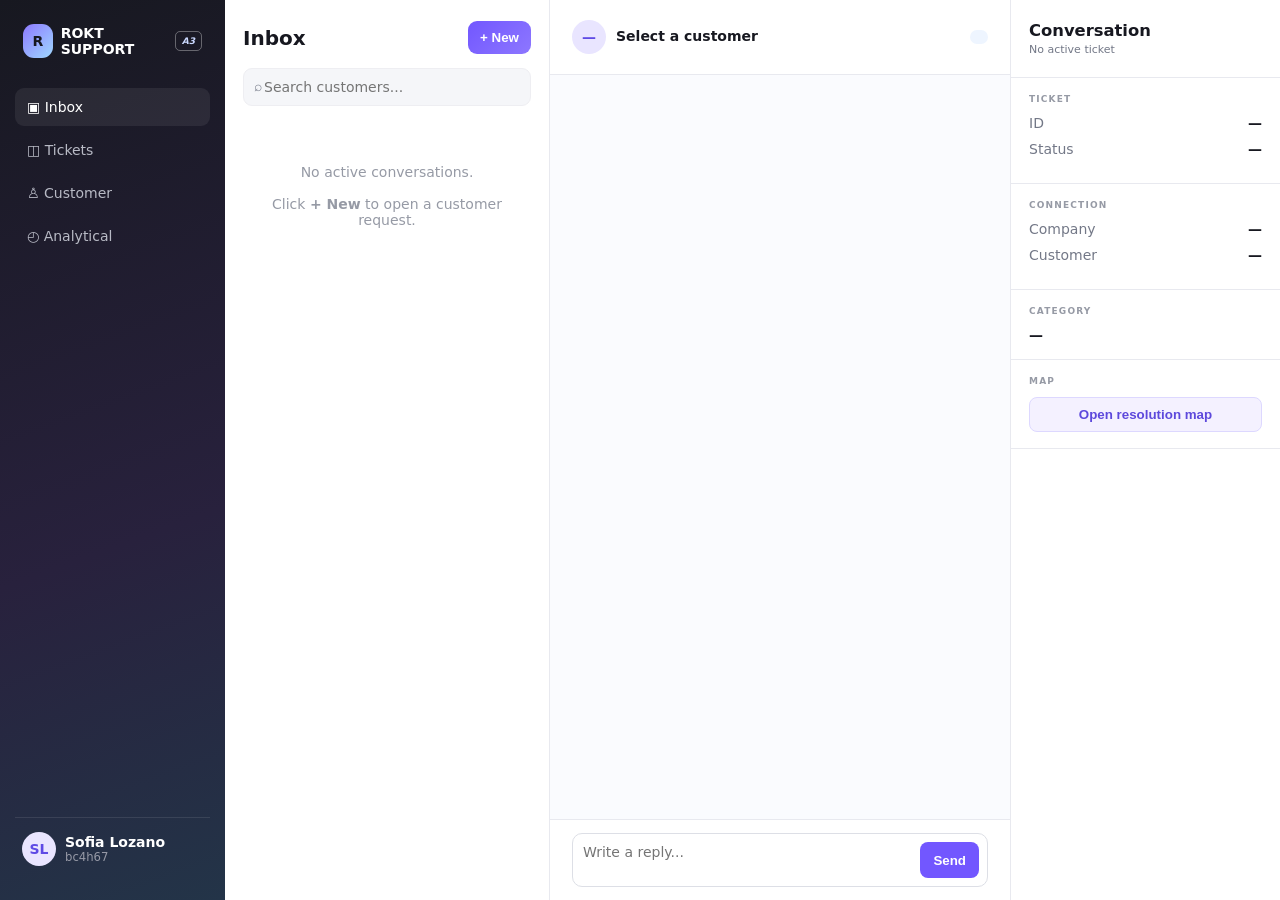
==== commit fd06ddab: "fix: keep customer chat composer visible while scrolling" ====
--- a/pages/customer-support.html
+++ b/pages/customer-support.html
@@ -1 +1 @@
-<!doctype html><html lang="en"><head><meta charset="utf-8"><meta name="viewport" content="width=device-width,initial-scale=1"><title>ROKT Support A3</title><style>body{margin:0;background:linear-gradient(135deg,#f8f9ff,#eef7ff,#f6f1ff);color:#171820;font:14px Inter,system-ui,sans-serif}.app{display:grid;grid-template-columns:225px 325px minmax(430px,1fr) 270px;height:100vh;overflow:hidden}.side{background:linear-gradient(160deg,#171820,#28213d 60%,#233448);color:#fff;padding:20px 15px;display:flex;flex-direction:column}.logo{display:flex;align-items:center;gap:8px;padding:4px 8px 30px;font-weight:850}.mark{width:34px;height:34px;border-radius:11px;background:linear-gradient(135deg,#8d79ff,#9fd8ff);display:grid;place-items:center;color:#171820;font-weight:900}.a3{font-size:9px;padding:4px 6px;border:1px solid #ffffff55;border-radius:5px;color:#cbd9ff}.nav{display:grid;gap:5px}.nav a{color:#b8bac5;text-decoration:none;padding:11px 12px;border-radius:9px}.nav a:hover,.nav a.active{background:#ffffff12;color:#fff}.user{margin-top:auto;border-top:1px solid #ffffff18;padding:14px 7px;display:flex;gap:9px;align-items:center}.avatar{width:34px;height:34px;border-radius:50%;display:grid;place-items:center;background:#e9e5ff;color:#5e4ae5;font-weight:800;flex:none}.user small{display:block;color:#9699a6}.inbox{background:#fff;border-right:1px solid #e8e9ef;display:flex;flex-direction:column}.head{padding:21px 18px 13px}.headrow{display:flex;justify-content:space-between;align-items:center}.head h2{margin:0;font-size:20px}.new{border:0;background:linear-gradient(135deg,#7257ff,#8d77ff);color:#fff;border-radius:9px;padding:9px 12px;font-weight:700;cursor:pointer}.search{margin-top:14px;background:#f5f6f9;border:1px solid #eeeef2;border-radius:9px;padding:9px 10px;display:flex;color:#737887}.search input{border:0;background:transparent;outline:0;width:100%;font:inherit}.list{overflow:auto}.empty{padding:45px 25px;text-align:center;color:#969aa5}.conversation{padding:14px 18px;border-top:1px solid #f0f0f3;cursor:pointer;position:relative}.conversation.selected{background:linear-gradient(90deg,#faf9ff,#f8fbff)}.conversation.selected:before{content:"";position:absolute;left:0;top:0;bottom:0;width:3px;background:linear-gradient(#7257ff,#a9d9ff)}.row{display:flex;gap:10px}.meta{min-width:0;flex:1}.name{font-weight:750}.preview{color:#737887;white-space:nowrap;overflow:hidden;text-overflow:ellipsis;font-size:12px;margin-top:4px}.company{font-size:10px;color:#5d4de0;margin-top:6px;font-weight:700}.badge{font-size:9px;border-radius:99px;padding:3px 7px;background:#e9f9f2;color:#25825e;display:inline-block;margin-top:6px}.high{background:#fff0e8;color:#b56b24;margin-left:4px}.chat{display:flex;flex-direction:column;min-width:0;background:#fafbfe}.chathead{height:75px;background:#fff;border-bottom:1px solid #e8e9ef;padding:14px 22px;display:flex;align-items:center;justify-content:space-between}.customer{display:flex;gap:10px;align-items:center}.customer strong{display:block}.online{font-size:10px;color:#27976b;margin-top:3px}.pill{background:#eef5ff;color:#4f5d85;border-radius:8px;padding:7px 9px;font-size:11px}.messages{flex:1;overflow:auto;padding:26px 8%;display:flex;flex-direction:column;gap:13px}.msg{max-width:74%}.msg.agent{align-self:flex-end;text-align:right}.bubble{display:inline-block;padding:11px 14px;border-radius:13px;background:#fff;border:1px solid #e8e9ef;line-height:1.45;box-shadow:0 4px 18px #4d4b6510;text-align:left}.agent .bubble{background:linear-gradient(135deg,#7358ff,#8e79ff);color:#fff;border-color:transparent}.metaMsg{font-size:9px;color:#999da8;margin-top:4px}.composer{background:#fff;border-top:1px solid #e8e9ef;padding:13px 22px}.compose{display:flex;gap:8px;border:1px solid #dddfe6;border-radius:10px;padding:8px}.compose textarea{flex:1;border:0;outline:0;resize:none;font:inherit;min-height:34px}.send{border:0;background:#7257ff;color:#fff;border-radius:8px;padding:8px 13px;font-weight:700;cursor:pointer}.details{background:#fff;border-left:1px solid #e8e9ef;overflow:auto}.detailHead{padding:21px 18px;border-bottom:1px solid #e8e9ef}.detailHead h3{margin:0 0 3px}.muted{color:#737887;font-size:11px}.section{padding:16px 18px;border-bottom:1px solid #e8e9ef}.title{font-size:9px;text-transform:uppercase;letter-spacing:.13em;color:#969aa5;font-weight:800;margin-bottom:11px}.rowD{display:flex;justify-content:space-between;margin:10px 0}.rowD span{color:#737887}.mapBtn{width:100%;border:1px solid #ddd8ff;background:#f4f1ff;color:#5d49dc;border-radius:8px;padding:9px;font-weight:700;cursor:pointer}.modal{display:none;position:fixed;inset:0;background:#10111a88;z-index:5;place-items:center}.modal.show{display:grid}.modalbox{width:min(680px,90vw);background:#fff;border-radius:16px;padding:22px}.close{float:right;border:0;background:#f1f1f4;border-radius:7px;padding:6px 9px}.node{padding:12px;border:1px solid #e8e9ef;border-radius:9px;margin:8px 0;background:linear-gradient(90deg,#faf9ff,#f2faff)}.node b{color:#5d49dc}@media(max-width:1050px){.app{grid-template-columns:70px 300px minmax(400px,1fr)}.side{padding:18px 8px}.logo span,.nav span,.user .utext{display:none}.details{display:none}}@media(max-width:700px){.app{grid-template-columns:1fr}.side,.inbox{display:none}.messages{padding:20px}.msg{max-width:88%}}</style></head><body><div class="app"><aside class="side"><div class="logo"><div class="mark">R</div><span>ROKT SUPPORT</span><i class="a3">A3</i></div><nav class="nav"><a class="active" href="customer-support.html">▣ <span>Inbox</span></a><a href="tickets.html">◫ <span>Tickets</span></a><a href="customers.html">♙ <span>Customer</span></a><a href="analytical.html">◴ <span>Analytical</span></a></nav><div class="user"><div class="avatar">SL</div><div class="utext"><b>Sofia Lozano</b><small>bc4h67</small></div></div></aside><section class="inbox"><div class="head"><div class="headrow"><h2>Inbox</h2><button class="new" id="new">+ New</button></div><label class="search">⌕ <input id="search" placeholder="Search customers..."></label></div><div class="list" id="list"><div class="empty">No active conversations.<br><br>Click <b>+ New</b> to open a customer request.</div></div></section><main class="chat"><header class="chathead"><div class="customer"><div class="avatar" id="avatar">—</div><div><strong id="name">Select a customer</strong><div class="online" id="online"></div></div></div><div class="pill" id="company"></div></header><div class="messages" id="messages"></div><form class="composer" id="form"><div class="compose"><textarea id="input" placeholder="Write a reply..."></textarea><button class="send">Send</button></div></form></main><aside class="details"><div class="detailHead"><h3>Conversation</h3><div class="muted" id="sideName">No active ticket</div></div><div class="section"><div class="title">Ticket</div><div class="rowD"><span>ID</span><b id="ticket">—</b></div><div class="rowD"><span>Status</span><b id="status">—</b></div></div><div class="section"><div class="title">Connection</div><div class="rowD"><span>Company</span><b id="sideCompany">—</b></div><div class="rowD"><span>Customer</span><b id="sideCustomer">—</b></div></div><div class="section"><div class="title">Category</div><b id="category">—</b></div><div class="section"><div class="title">Map</div><button class="mapBtn" id="mapBtn">Open resolution map</button></div></aside></div><div class="modal" id="modal"><div class="modalbox"><button class="close" id="close">×</button><h3 id="mapTitle">Resolution map</h3><div id="map"></div></div></div><script>const clients=[['Elena Rossi','Italy','Netflix','Billing','High','ER','I was charged twice for my subscription this month.'],['Arthur Bennett','United Kingdom','Amazon','Account','Open','AB','I need to change the company address on our account.'],['Sophie Laurent','France','Airbnb','Technical','High','SL','Our export keeps timing out and we need the report today.'],['Matteo Bianchi','Italy','Samsung','Access','Open','MB','I cannot sign in after trying to reset my password.'],['Charlotte Müller','Germany','Adobe','Subscription','Open','CM','I have a question about our renewal and cancellation options.'],['Liam O’Connor','Ireland','Microsoft','Technical','High','LO','The desktop application crashes after the latest update.'],['Isabella Romano','Italy','Spotify','Billing','Open','IR','There is an unexpected charge on our monthly plan.'],['Hugo Martin','France','Booking.com','Booking','Open','HM','I need to correct the details of a reservation.'],['Amelia Smith','United Kingdom','Apple','Account','Open','AS','I need help changing information on my account.'],['Lukas Weber','Germany','BMW','Technical','High','LW','The connected service is not syncing correctly.'],['Inês Duarte','Portugal','Zalando','Delivery','Open','ID','The order delivery status has not changed.'],['Freja Nielsen','Denmark','LEGO','Order','Open','FN','My order arrived with a missing item.'],['Sofia Papadopoulos','Greece','Revolut','Payments','High','SP','My card payment was declined unexpectedly.'],['Noah Dubois','France','Decathlon','Returns','Open','ND','I would like to arrange a product return.'],['Emma Johansson','Sweden','IKEA','Delivery','Open','EJ','I need to change my delivery window.'],['Oliver Brown','United Kingdom','Canva','Account','Open','OB','Workspace permissions need to be changed.'],['Clara Rossi','Italy','Gucci','Order','High','CR','My order status has not updated.'],['Maximilian Fischer','Germany','SAP','Technical','Open','MF','The integration endpoint is returning an error.'],['Aoife Murphy','Ireland','HubSpot','Account','Open','AM','A user needs their access changed.'],['Camille Bernard','France','L’Oréal','Product','Open','CB','I need verified product information.'],['João Pereira','Portugal','Farfetch','Returns','Open','JP','The return label was not generated.'],['Nora Hansen','Norway','Spotify','Billing','Open','NH','The invoice details are incorrect.'],['Elias Andersson','Sweden','Volvo','Technical','High','EA','The vehicle app connection is unavailable.'],['Anna Kowalska','Poland','Booking.com','Booking','Open','AK','The reservation date needs correction.'],['Mia Rossi','Switzerland','Nestlé','Product','Open','MR','I need information about a product.'],['Felix Schneider','Austria','Red Bull','Billing','Open','FS','The invoice payment appears duplicated.'],['Laura Sánchez','Spain','Inditex','Order','Open','LS','The order arrived later than expected.'],['Thomas Evans','United Kingdom','HSBC','Payments','High','TE','My transfer is still pending.'],['Elise Martin','France','Louis Vuitton','Returns','Open','EM','I need assistance with a return.'],['Daniel Novak','Czech Republic','Siemens','Technical','Open','DN','The device integration needs troubleshooting.']];let active=[],current=null,msgCount=0;const $=s=>document.querySelector(s);function render(){const q=$('#search').value.toLowerCase(),list=$('#list');list.innerHTML='';const shown=active.filter(i=>clients[i].join(' ').toLowerCase().includes(q));if(!shown.length){list.innerHTML='<div class="empty">No active conversations.<br><br>Click <b>+ New</b> to open a customer request.</div>';return}shown.forEach(i=>{const c=clients[i],d=document.createElement('div');d.className='conversation '+(i===current?'selected':'');d.innerHTML='<div class="row"><div class="avatar">'+c[5]+'</div><div class="meta"><b class="name">'+c[0]+'</b><div class="preview">'+c[6]+'</div><div class="company">'+c[2]+'</div><span class="badge">'+c[4]+'</span></div></div>';d.onclick=()=>open(i);list.appendChild(d)})}function open(i){current=i;msgCount=0;const c=clients[i];$('#avatar').textContent=c[5];$('#name').textContent=c[0];$('#online').textContent='● Connected';$('#company').textContent=c[2]+' · Customer';$('#sideName').textContent=c[0];$('#ticket').textContent='RK-'+(10428+i);$('#status').textContent='Open';$('#sideCompany').textContent=c[2];$('#sideCustomer').textContent=c[0];$('#category').textContent=c[3];$('#messages').innerHTML='';add('customer',c[6]);render()}function add(w,text){msgCount++;const d=document.createElement('div');d.className='msg '+(w==='agent'?'agent':'');d.innerHTML='<div><div class="bubble">'+esc(text)+'</div><div class="metaMsg">'+(w==='agent'?'Sofia Lozano':clients[current][0])+'</div></div>';$('#messages').appendChild(d);$('#messages').scrollTop=$('#messages').scrollHeight}function esc(s){return s.replace(/[&<>"']/g,c=>({'&':'&amp;','<':'&lt;','>':'&gt;','"':'&quot;',"'":'&#39;'}[c]))}const responses={Billing:['I understand. Could you confirm the date and amount of the charge?','Thank you. I can see why that would be concerning.','I have checked the billing details. Can you confirm which transaction you do not recognize?','I understand. I will review the payment history carefully.'],Account:['Of course. I can help with that. Could you confirm the account details you want changed?','Thanks. I am checking the account permissions now.','That makes sense. I just need to verify the requested change.'],Technical:['Thanks for the details. What device and version are you using?','I understand. Does the issue happen every time?','I am checking the available troubleshooting steps.','Thank you. That gives me enough information to investigate further.'],Access:['I can help you regain access. What error do you see when signing in?','Thanks. Have you already received the password reset email?','I understand. I will guide you through the secure recovery steps.'],Subscription:['I can help with that. Could you confirm the plan you are currently on?','Thanks. I am checking the subscription terms now.','I understand. I will clarify the available options for you.'],Booking:['I can help update that. Could you confirm the reservation reference?','Thanks. I am checking the modification rules for this booking.','I have the details. Let me verify what can be changed.'],Delivery:['I can check this for you. Could you confirm the order reference?','Thanks. I am checking the latest delivery status.','I understand. I will review the carrier information.'],Order:['I can help with the order. Could you confirm the order reference?','Thanks. I am checking the fulfillment status now.','I understand. Let me verify the latest update.'],Returns:['I can help with the return. Could you confirm the order reference?','Thanks. I am checking the return eligibility.','I will verify the return instructions for you.'],Payments:['I can investigate that. Could you confirm the transaction time?','Thanks. I am checking the payment authorization status.','I understand. I will review the payment details carefully.'],Product:['I can help with that. Could you tell me which product you mean?','Thanks. I am checking the verified product information.','I will make sure I give you the correct details.']};const solutions={Billing:['refund','refunded','duplicate','credit','chargeback'],Account:['updated','update','changed','change','address'],Technical:['fixed','resolved','solution','restart','reinstall','escalated'],Access:['reset','password','login','access','signed in'],Subscription:['cancel','cancelled','renew','renewal','plan'],Booking:['updated','changed','reservation','booking'],Delivery:['delivered','tracking','delivery','carrier','reschedule'],Order:['replacement','shipped','status','order'],Returns:['return','label','refund'],Payments:['approved','payment','transfer','processed'],Product:['information','details','product']};function reply(text){const c=clients[current],low=text.toLowerCase(),canResolve=msgCount>=9&&solutions[c[3]].some(k=>low.includes(k));let arr=responses[c[3]]||responses.Account,answer=arr[Math.floor(Math.random()*arr.length)];if(canResolve){answer=['Thank you, that resolves my issue.','Perfect, everything is clear now. Thank you for your help.','That works for me. I appreciate you getting this resolved.'][Math.floor(Math.random()*3)];setTimeout(()=>{add('customer',answer);setTimeout(finish,700)},650)}else setTimeout(()=>add('customer',answer),650)}function finish(){if(current===null)return;$('#status').textContent='Resolved';setTimeout(()=>{active=active.filter(i=>i!==current);current=null;$('#messages').innerHTML='<div class="empty">Conversation resolved.<br>The ticket has been closed.</div>';$('#avatar').textContent='—';$('#name').textContent='Select a customer';$('#online').textContent='';$('#company').textContent='';$('#sideName').textContent='No active ticket';$('#ticket').textContent='—';$('#status').textContent='—';$('#sideCompany').textContent='—';$('#sideCustomer').textContent='—';$('#category').textContent='—';render()},900)}$('#form').onsubmit=e=>{e.preventDefault();if(current===null)return;const x=$('#input'),t=x.value.trim();if(!t)return;add('agent',t);x.value='';if(msgCount>=18){setTimeout(()=>{add('customer','Thank you. I have everything I need now. The issue is resolved.');setTimeout(finish,700)},650)}else reply(t)};$('#new').onclick=()=>{if(active.length)return;const available=clients.map((_,i)=>i).filter(i=>!active.includes(i));if(!available.length){alert('No new customer requests available.');return}const i=available[Math.floor(Math.random()*available.length)];active.push(i);open(i)};$('#search').oninput=render;const maps={Billing:['Identify transaction','Check billing history','Confirm issue','Apply billing policy','Resolve and confirm'],Technical:['Identify environment','Check incident','Collect diagnostics','Apply fix or escalate','Confirm restoration'],Account:['Verify account','Identify requested change','Check permissions','Apply policy','Confirm update'],Access:['Verify identity','Check access','Secure recovery','Confirm login'],Subscription:['Check plan','Review terms','Apply requested action','Confirm effective date'],Booking:['Verify reservation','Check policy','Update booking','Confirm details'],Delivery:['Check tracking','Review carrier','Confirm delivery action'],Order:['Verify order','Check fulfillment','Resolve request','Confirm outcome'],Returns:['Verify eligibility','Apply return policy','Issue instructions','Confirm next step'],Payments:['Check transaction','Review authorization','Resolve or escalate','Confirm outcome'],Product:['Identify product','Check knowledge','Provide verified information','Confirm need']};$('#mapBtn').onclick=()=>{if(current===null)return;const c=clients[current],steps=maps[c[3]]||['Verify request','Review policy','Resolve request','Confirm outcome'];$('#mapTitle').textContent=c[3]+' · Resolution map';$('#map').innerHTML=steps.map((x,n)=>'<div class="node"><b>'+String(n+1).padStart(2,'0')+'</b> · '+x+'</div>').join('');$('#modal').classList.add('show')};$('#close').onclick=()=>$('#modal').classList.remove('show');render();</script></body></html>+<!doctype html><html lang="en"><head><meta charset="utf-8"><meta name="viewport" content="width=device-width,initial-scale=1"><title>ROKT Support A3</title><style>:root{--p:#7257ff;--b:#a9d9ff;--ink:#171820;--muted:#737887;--line:#e8e9ef}*{box-sizing:border-box}html,body{height:100%;margin:0;overflow:hidden}body{background:linear-gradient(135deg,#f8f9ff,#eef7ff,#f6f1ff);color:var(--ink);font:14px Inter,system-ui,sans-serif}.app{display:grid;grid-template-columns:225px 325px minmax(430px,1fr) 270px;height:100dvh;min-height:0;overflow:hidden}.side{background:linear-gradient(160deg,#171820,#28213d 60%,#233448);color:#fff;padding:20px 15px;display:flex;flex-direction:column}.logo{display:flex;align-items:center;gap:8px;padding:4px 8px 30px;font-weight:850}.mark{width:34px;height:34px;border-radius:11px;background:linear-gradient(135deg,#8d79ff,#9fd8ff);display:grid;place-items:center;color:#171820;font-weight:900}.a3{font-size:9px;padding:4px 6px;border:1px solid #ffffff55;border-radius:5px;color:#cbd9ff}.nav{display:grid;gap:5px}.nav a{color:#b8bac5;text-decoration:none;padding:11px 12px;border-radius:9px}.nav a:hover,.nav a.active{background:#ffffff12;color:#fff}.user{margin-top:auto;border-top:1px solid #ffffff18;padding:14px 7px;display:flex;gap:9px;align-items:center}.avatar{width:34px;height:34px;border-radius:50%;display:grid;place-items:center;background:#e9e5ff;color:#5e4ae5;font-weight:800;flex:none}.user small{display:block;color:#9699a6}.inbox{background:#fff;border-right:1px solid var(--line);display:flex;flex-direction:column;min-height:0;overflow:hidden}.head{padding:21px 18px 13px;flex:0 0 auto}.headrow{display:flex;justify-content:space-between;align-items:center}.head h2{margin:0;font-size:20px}.new{border:0;background:linear-gradient(135deg,var(--p),#8d77ff);color:#fff;border-radius:9px;padding:9px 12px;font-weight:700;cursor:pointer}.search{margin-top:14px;background:#f5f6f9;border:1px solid #eeeef2;border-radius:9px;padding:9px 10px;display:flex;color:var(--muted)}.search input{border:0;background:transparent;outline:0;width:100%;font:inherit}.list{overflow-y:auto;overflow-x:hidden;min-height:0;flex:1}.empty{padding:45px 25px;text-align:center;color:#969aa5}.conversation{padding:14px 18px;border-top:1px solid #f0f0f3;cursor:pointer;position:relative}.conversation.selected{background:linear-gradient(90deg,#faf9ff,#f8fbff)}.conversation.selected:before{content:"";position:absolute;left:0;top:0;bottom:0;width:3px;background:linear-gradient(var(--p),var(--b))}.row{display:flex;gap:10px}.meta{min-width:0;flex:1}.preview{color:var(--muted);white-space:nowrap;overflow:hidden;text-overflow:ellipsis;font-size:12px;margin-top:4px}.company{font-size:10px;color:#5d4de0;margin-top:6px;font-weight:700}.badge{font-size:9px;border-radius:99px;padding:3px 7px;background:#e9f9f2;color:#25825e;display:inline-block;margin-top:6px}.chat{display:flex;flex-direction:column;min-width:0;min-height:0;height:100%;overflow:hidden;background:#fafbfe}.chathead{height:75px;flex:0 0 75px;background:#fff;border-bottom:1px solid var(--line);padding:14px 22px;display:flex;align-items:center;justify-content:space-between}.customer{display:flex;gap:10px;align-items:center}.customer strong{display:block}.online{font-size:10px;color:#27976b;margin-top:3px}.pill{background:#eef5ff;color:#4f5d85;border-radius:8px;padding:7px 9px;font-size:11px}.messages{flex:1 1 auto;min-height:0;overflow-y:auto;overflow-x:hidden;padding:26px 8%;display:flex;flex-direction:column;gap:13px;scroll-behavior:smooth}.msg{max-width:74%}.msg.agent{align-self:flex-end;text-align:right}.bubble{display:inline-block;padding:11px 14px;border-radius:13px;background:#fff;border:1px solid var(--line);line-height:1.45;box-shadow:0 4px 18px #4d4b6510;text-align:left}.agent .bubble{background:linear-gradient(135deg,#7358ff,#8e79ff);color:#fff;border-color:transparent}.metaMsg{font-size:9px;color:#999da8;margin-top:4px}.composer{background:#fff;border-top:1px solid var(--line);padding:13px 22px;flex:0 0 auto;position:relative;z-index:2}.compose{display:flex;gap:8px;border:1px solid #dddfe6;border-radius:10px;padding:8px;background:#fff}.compose textarea{flex:1;border:0;outline:0;resize:none;font:inherit;min-height:34px;max-height:110px}.send{border:0;background:var(--p);color:#fff;border-radius:8px;padding:8px 13px;font-weight:700;cursor:pointer}.details{background:#fff;border-left:1px solid var(--line);overflow:auto;min-height:0}.detailHead{padding:21px 18px;border-bottom:1px solid var(--line)}.detailHead h3{margin:0 0 3px}.muted{color:var(--muted);font-size:11px}.section{padding:16px 18px;border-bottom:1px solid var(--line)}.title{font-size:9px;text-transform:uppercase;letter-spacing:.13em;color:#969aa5;font-weight:800;margin-bottom:11px}.rowD{display:flex;justify-content:space-between;margin:10px 0;gap:10px}.rowD span{color:var(--muted)}.mapBtn{width:100%;border:1px solid #ddd8ff;background:#f4f1ff;color:#5d49dc;border-radius:8px;padding:9px;font-weight:700;cursor:pointer}.modal{display:none;position:fixed;inset:0;background:#10111a88;z-index:5;place-items:center}.modal.show{display:grid}.modalbox{width:min(680px,90vw);max-height:85vh;overflow:auto;background:#fff;border-radius:16px;padding:22px}.close{float:right;border:0;background:#f1f1f4;border-radius:7px;padding:6px 9px;cursor:pointer}.node{padding:12px;border:1px solid var(--line);border-radius:9px;margin:8px 0;background:linear-gradient(90deg,#faf9ff,#f2faff)}.node b{color:#5d49dc}@media(max-width:1050px){.app{grid-template-columns:70px 300px minmax(400px,1fr)}.side{padding:18px 8px}.logo span,.nav span,.user .utext{display:none}.details{display:none}}@media(max-width:700px){.app{grid-template-columns:1fr}.side,.inbox{display:none}.messages{padding:20px}.msg{max-width:88%}}</style></head><body><div class="app"><aside class="side"><div class="logo"><div class="mark">R</div><span>ROKT SUPPORT</span><i class="a3">A3</i></div><nav class="nav"><a class="active" href="customer-support.html">▣ <span>Inbox</span></a><a href="tickets.html">◫ <span>Tickets</span></a><a href="customers.html">♙ <span>Customer</span></a><a href="analytical.html">◴ <span>Analytical</span></a></nav><div class="user"><div class="avatar">SL</div><div class="utext"><b>Sofia Lozano</b><small>bc4h67</small></div></div></aside><section class="inbox"><div class="head"><div class="headrow"><h2>Inbox</h2><button class="new" id="new">+ New</button></div><label class="search">⌕ <input id="search" placeholder="Search customers..."></label></div><div class="list" id="list"><div class="empty">No active conversations.<br><br>Click <b>+ New</b> to open a customer request.</div></div></section><main class="chat"><header class="chathead"><div class="customer"><div class="avatar" id="avatar">—</div><div><strong id="name">Select a customer</strong><div class="online" id="online"></div></div></div><div class="pill" id="company"></div></header><div class="messages" id="messages"></div><form class="composer" id="form"><div class="compose"><textarea id="input" placeholder="Write a reply..."></textarea><button class="send">Send</button></div></form></main><aside class="details"><div class="detailHead"><h3>Conversation</h3><div class="muted" id="sideName">No active ticket</div></div><div class="section"><div class="title">Ticket</div><div class="rowD"><span>ID</span><b id="ticket">—</b></div><div class="rowD"><span>Status</span><b id="status">—</b></div></div><div class="section"><div class="title">Connection</div><div class="rowD"><span>Company</span><b id="sideCompany">—</b></div><div class="rowD"><span>Customer</span><b id="sideCustomer">—</b></div></div><div class="section"><div class="title">Category</div><b id="category">—</b></div><div class="section"><div class="title">Map</div><button class="mapBtn" id="mapBtn">Open resolution map</button></div></aside></div><div class="modal" id="modal"><div class="modalbox"><button class="close" id="close">×</button><h3 id="mapTitle">Resolution map</h3><div id="map"></div></div></div><script>const clients=[['Elena Rossi','Italy','Netflix','Billing','High','ER','I was charged twice for my subscription this month.'],['Arthur Bennett','United Kingdom','Amazon','Account','Open','AB','I need to change the company address on our account.'],['Sophie Laurent','France','Airbnb','Technical','High','SL','Our export keeps timing out and we need the report today.'],['Matteo Bianchi','Italy','Samsung','Access','Open','MB','I cannot sign in after trying to reset my password.'],['Charlotte Müller','Germany','Adobe','Subscription','Open','CM','I have a question about our renewal and cancellation options.'],['Liam O’Connor','Ireland','Microsoft','Technical','High','LO','The desktop application crashes after the latest update.'],['Isabella Romano','Italy','Spotify','Billing','Open','IR','There is an unexpected charge on our monthly plan.'],['Hugo Martin','France','Booking.com','Booking','Open','HM','I need to correct the details of a reservation.'],['Amelia Smith','United Kingdom','Apple','Account','Open','AS','I need help changing information on my account.'],['Lukas Weber','Germany','BMW','Technical','High','LW','The connected service is not syncing correctly.'],['Inês Duarte','Portugal','Zalando','Delivery','Open','ID','The order delivery status has not changed.'],['Freja Nielsen','Denmark','LEGO','Order','Open','FN','My order arrived with a missing item.'],['Sofia Papadopoulos','Greece','Revolut','Payments','High','SP','My card payment was declined unexpectedly.'],['Noah Dubois','France','Decathlon','Returns','Open','ND','I would like to arrange a product return.'],['Emma Johansson','Sweden','IKEA','Delivery','Open','EJ','I need to change my delivery window.'],['Oliver Brown','United Kingdom','Canva','Account','Open','OB','Workspace permissions need to be changed.'],['Clara Rossi','Italy','Gucci','Order','High','CR','My order status has not updated.'],['Maximilian Fischer','Germany','SAP','Technical','Open','MF','The integration endpoint is returning an error.'],['Aoife Murphy','Ireland','HubSpot','Account','Open','AM','A user needs their access changed.'],['Camille Bernard','France','L’Oréal','Product','Open','CB','I need verified product information.'],['João Pereira','Portugal','Farfetch','Returns','Open','JP','The return label was not generated.'],['Nora Hansen','Norway','Spotify','Billing','Open','NH','The invoice details are incorrect.'],['Elias Andersson','Sweden','Volvo','Technical','High','EA','The vehicle app connection is unavailable.'],['Anna Kowalska','Poland','Booking.com','Booking','Open','AK','The reservation date needs correction.'],['Mia Rossi','Switzerland','Nestlé','Product','Open','MR','I need information about a product.'],['Felix Schneider','Austria','Red Bull','Billing','Open','FS','The invoice payment appears duplicated.'],['Laura Sánchez','Spain','Inditex','Order','Open','LS','The order arrived later than expected.'],['Thomas Evans','United Kingdom','HSBC','Payments','High','TE','My transfer is still pending.'],['Elise Martin','France','Louis Vuitton','Returns','Open','EM','I need assistance with a return.'],['Daniel Novak','Czech Republic','Siemens','Technical','Open','DN','The device integration needs troubleshooting.']];const replies={Billing:['I understand. Could you confirm the date and amount of the charge?','Thank you. I am checking the billing details now.','Could you confirm which transaction you do not recognize?'],Account:['Of course. Could you confirm the account details you want changed?','Thanks. I am checking the account permissions now.','I just need to verify the requested change.'],Technical:['Thanks for the details. What device and version are you using?','Does the issue happen every time?','I am checking the available troubleshooting steps.'],Access:['What error do you see when signing in?','Have you already received the password reset email?','I will guide you through the secure recovery steps.'],Subscription:['Could you confirm the plan you are currently on?','I am checking the subscription terms now.','I will clarify the available options for you.'],Booking:['Could you confirm the reservation reference?','I am checking the modification rules for this booking.','Let me verify what can be changed.'],Delivery:['Could you confirm the order reference?','I am checking the latest delivery status.','I will review the carrier information.'],Order:['Could you confirm the order reference?','I am checking the fulfillment status now.','Let me verify the latest update.'],Returns:['Could you confirm the order reference?','I am checking the return eligibility.','I will verify the return instructions.'],Payments:['Could you confirm the transaction time?','I am checking the payment authorization status.','I will review the payment details carefully.'],Product:['Could you tell me which product you mean?','I am checking the verified product information.','I will make sure the details are accurate.']};const resolution={Billing:['refund','refunded','duplicate','credit','chargeback'],Account:['updated','update','changed','change','address'],Technical:['fixed','resolved','solution','restart','reinstall','escalated'],Access:['reset','password','login','access','signed'],Subscription:['cancel','cancelled','renew','renewal','plan'],Booking:['updated','changed','reservation','booking'],Delivery:['delivered','tracking','delivery','carrier','reschedule'],Order:['replacement','shipped','status','order'],Returns:['return','label','refund'],Payments:['approved','processed','payment','transfer'],Product:['information','details','product']};let active=[],current=null,msgCount=0;const $=s=>document.querySelector(s);function esc(s){return s.replace(/[&<>"']/g,c=>({'&':'&amp;','<':'&lt;','>':'&gt;','"':'&quot;',"'":'&#39;'}[c]))}function scrollBottom(){requestAnimationFrame(()=>{$('#messages').scrollTop=$('#messages').scrollHeight})}function add(w,text){msgCount++;const d=document.createElement('div');d.className='msg '+(w==='agent'?'agent':'');d.innerHTML='<div><div class="bubble">'+esc(text)+'</div><div class="metaMsg">'+(w==='agent'?'Sofia Lozano':clients[current][0])+'</div></div>';$('#messages').appendChild(d);scrollBottom()}function render(){const q=$('#search').value.toLowerCase();const list=$('#list');list.innerHTML='';const shown=active.filter(i=>clients[i].join(' ').toLowerCase().includes(q));if(!shown.length){list.innerHTML='<div class="empty">No active conversations.<br><br>Click <b>+ New</b> to open a customer request.</div>';return}shown.forEach(i=>{const c=clients[i],d=document.createElement('div');d.className='conversation '+(i===current?'selected':'');d.innerHTML='<div class="row"><div class="avatar">'+c[5]+'</div><div class="meta"><b>'+c[0]+'</b><div class="preview">'+c[6]+'</div><div class="company">'+c[2]+'</div><span class="badge">'+c[4]+'</span></div></div>';d.onclick=()=>open(i);list.appendChild(d)})}function reset(){current=null;$('#avatar').textContent='—';$('#name').textContent='Select a customer';$('#online').textContent='';$('#company').textContent='';$('#messages').innerHTML='';$('#sideName').textContent='No active ticket';$('#ticket').textContent='—';$('#status').textContent='—';$('#sideCompany').textContent='—';$('#sideCustomer').textContent='—';$('#category').textContent='—'}function open(i){current=i;msgCount=0;const c=clients[i];$('#avatar').textContent=c[5];$('#name').textContent=c[0];$('#online').textContent='● Connected';$('#company').textContent=c[2]+' · Customer';$('#sideName').textContent=c[0];$('#ticket').textContent='RK-'+(10428+i);$('#status').textContent='Open';$('#sideCompany').textContent=c[2];$('#sideCustomer').textContent=c[0];$('#category').textContent=c[3];$('#messages').innerHTML='';add('customer',c[6]);render()}function finish(){if(current===null)return;$('#status').textContent='Resolved';const done=current;setTimeout(()=>{active=active.filter(i=>i!==done);reset();render()},900)}function customerReply(text){const c=clients[current],low=text.toLowerCase(),arr=replies[c[3]]||replies.Account;const canResolve=msgCount>=9&&resolution[c[3]].some(k=>low.includes(k));setTimeout(()=>{if(current===null)return;add('customer',canResolve?'Thank you, that resolves my issue. I appreciate your help.':arr[Math.floor(Math.random()*arr.length)]);if(canResolve)setTimeout(finish,700)},650)}$('#form').onsubmit=e=>{e.preventDefault();if(current===null)return;const input=$('#input'),text=input.value.trim();if(!text)return;add('agent',text);input.value='';if(msgCount>=18){setTimeout(()=>{add('customer','Thank you. I have everything I need now. The issue is resolved.');setTimeout(finish,700)},650)}else customerReply(text)};$('#new').onclick=()=>{const available=clients.map((_,i)=>i).filter(i=>!active.includes(i));if(!available.length){alert('No new customer requests available.');return}const i=available[Math.floor(Math.random()*available.length)];active.push(i);open(i)};$('#search').oninput=render;const maps={Billing:['Identify transaction','Check billing history','Confirm issue','Apply billing policy','Resolve and confirm'],Technical:['Identify environment','Check incident','Collect diagnostics','Apply fix or escalate','Confirm restoration'],Account:['Verify account','Identify change','Check permissions','Apply policy','Confirm update'],Access:['Verify identity','Check access','Secure recovery','Confirm login'],Subscription:['Check plan','Review terms','Apply requested action','Confirm effective date'],Booking:['Verify reservation','Check policy','Update booking','Confirm details'],Delivery:['Check tracking','Review carrier','Confirm delivery action'],Order:['Verify order','Check fulfillment','Resolve request','Confirm outcome'],Returns:['Verify eligibility','Apply return policy','Issue instructions','Confirm next step'],Payments:['Check transaction','Review authorization','Resolve or escalate','Confirm outcome'],Product:['Identify product','Check knowledge','Provide verified information','Confirm need']};$('#mapBtn').onclick=()=>{if(current===null)return;const c=clients[current],steps=maps[c[3]]||maps.Account;$('#mapTitle').textContent=c[3]+' · Resolution map';$('#map').innerHTML=steps.map((x,n)=>'<div class="node"><b>'+String(n+1).padStart(2,'0')+'</b> · '+x+'</div>').join('');$('#modal').classList.add('show')};$('#close').onclick=()=>$('#modal').classList.remove('show');render();</script></body></html>
